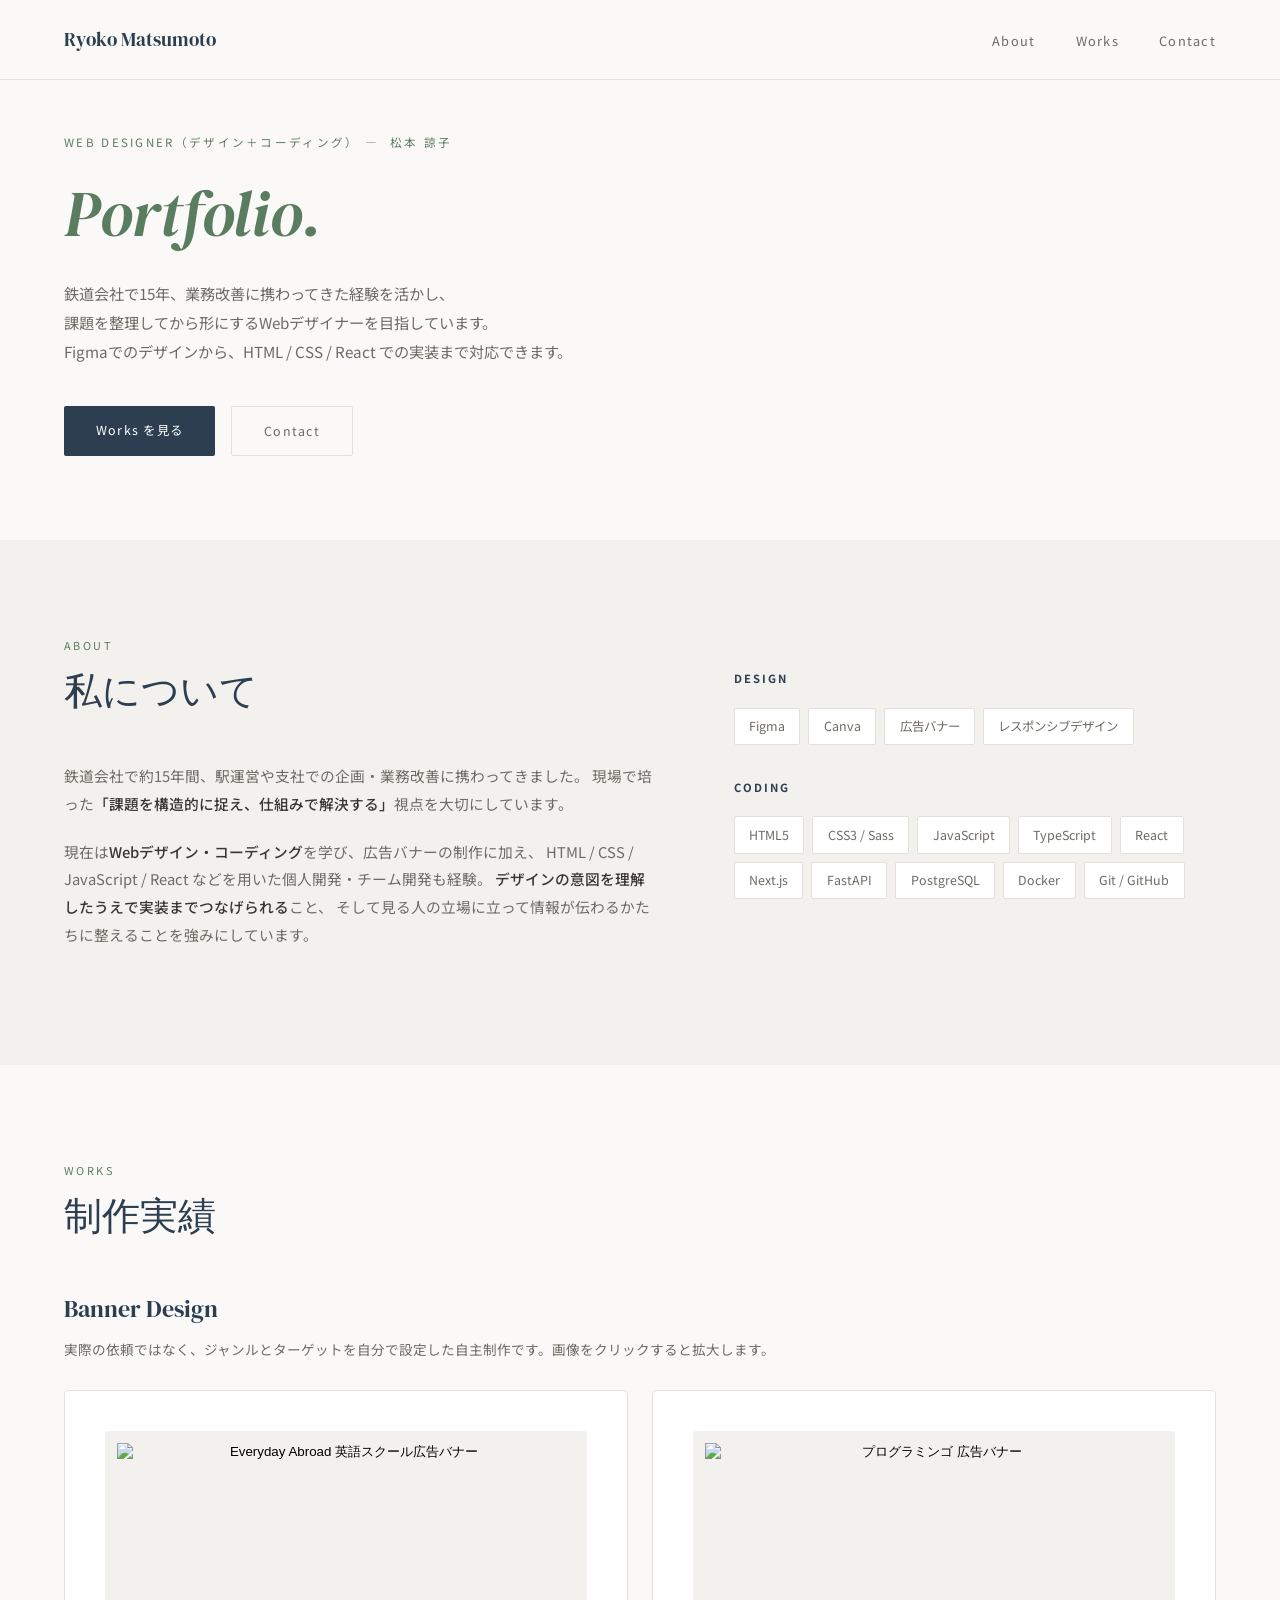
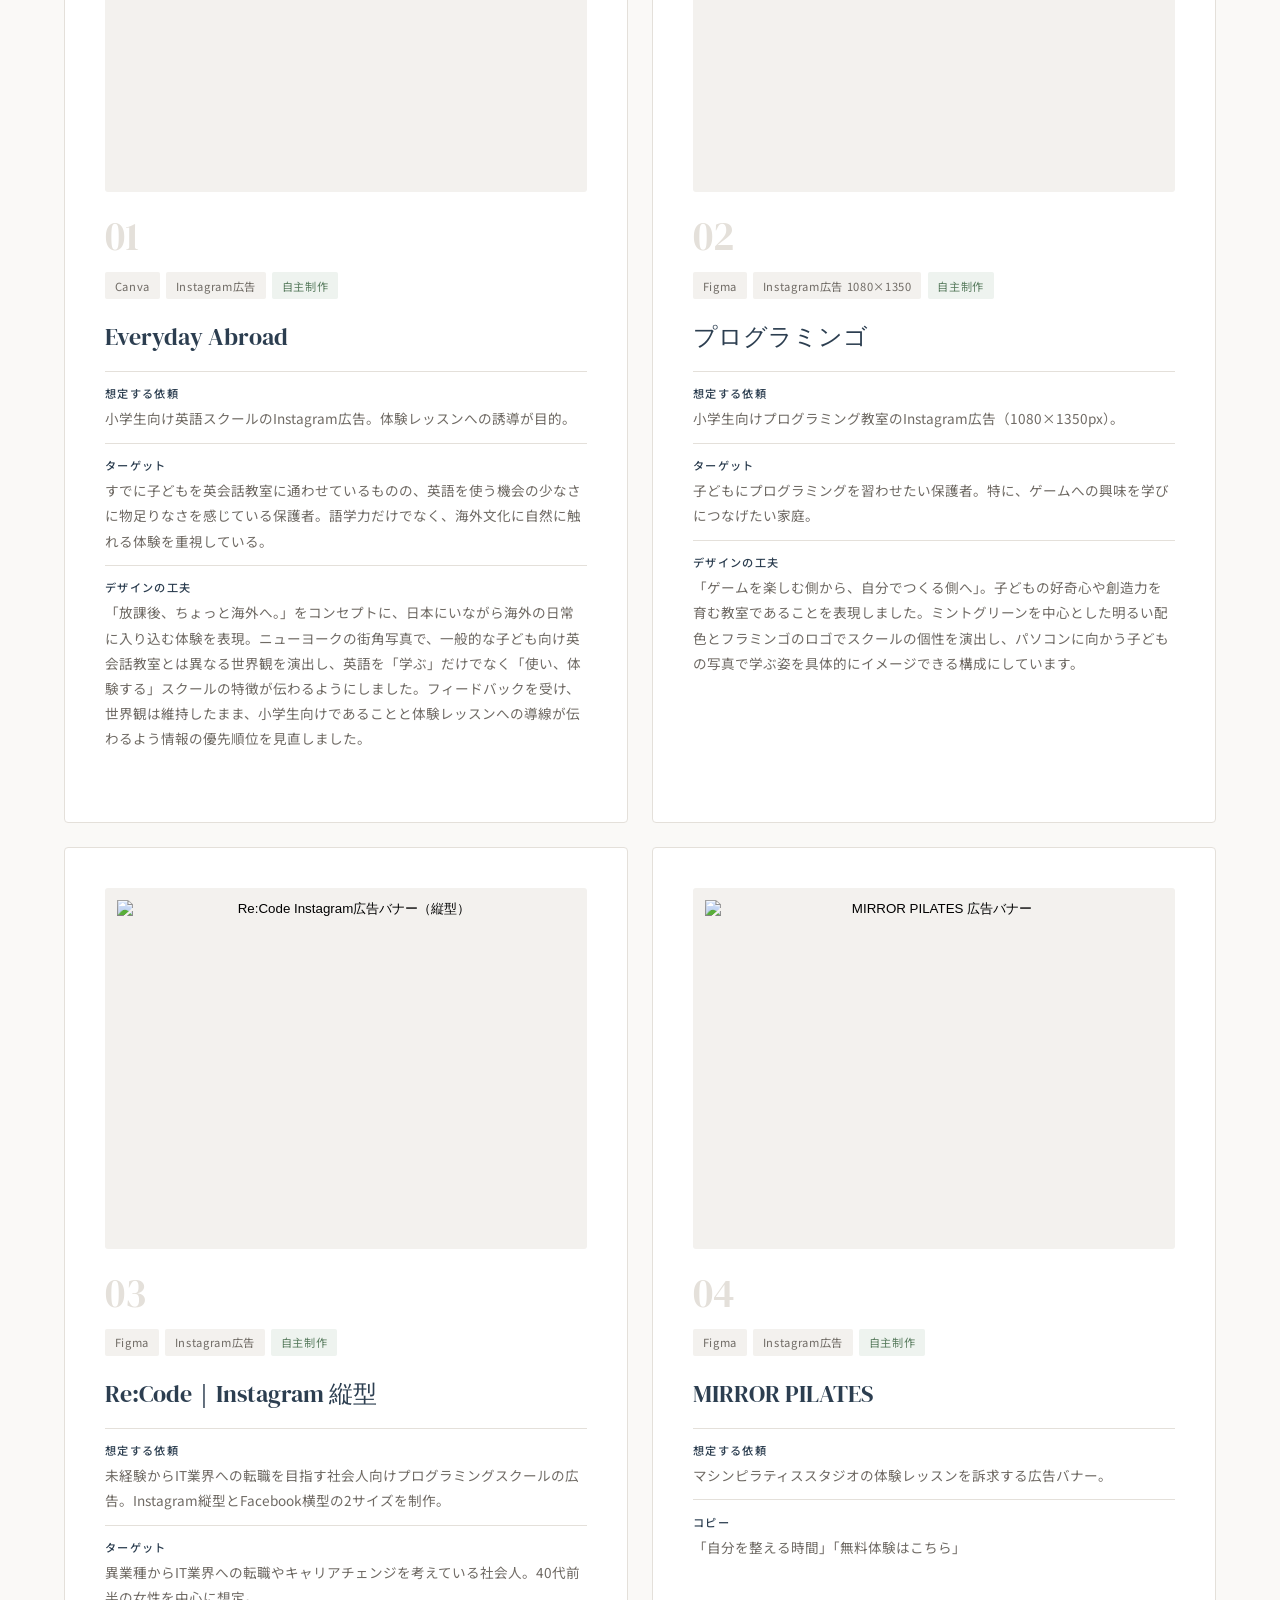
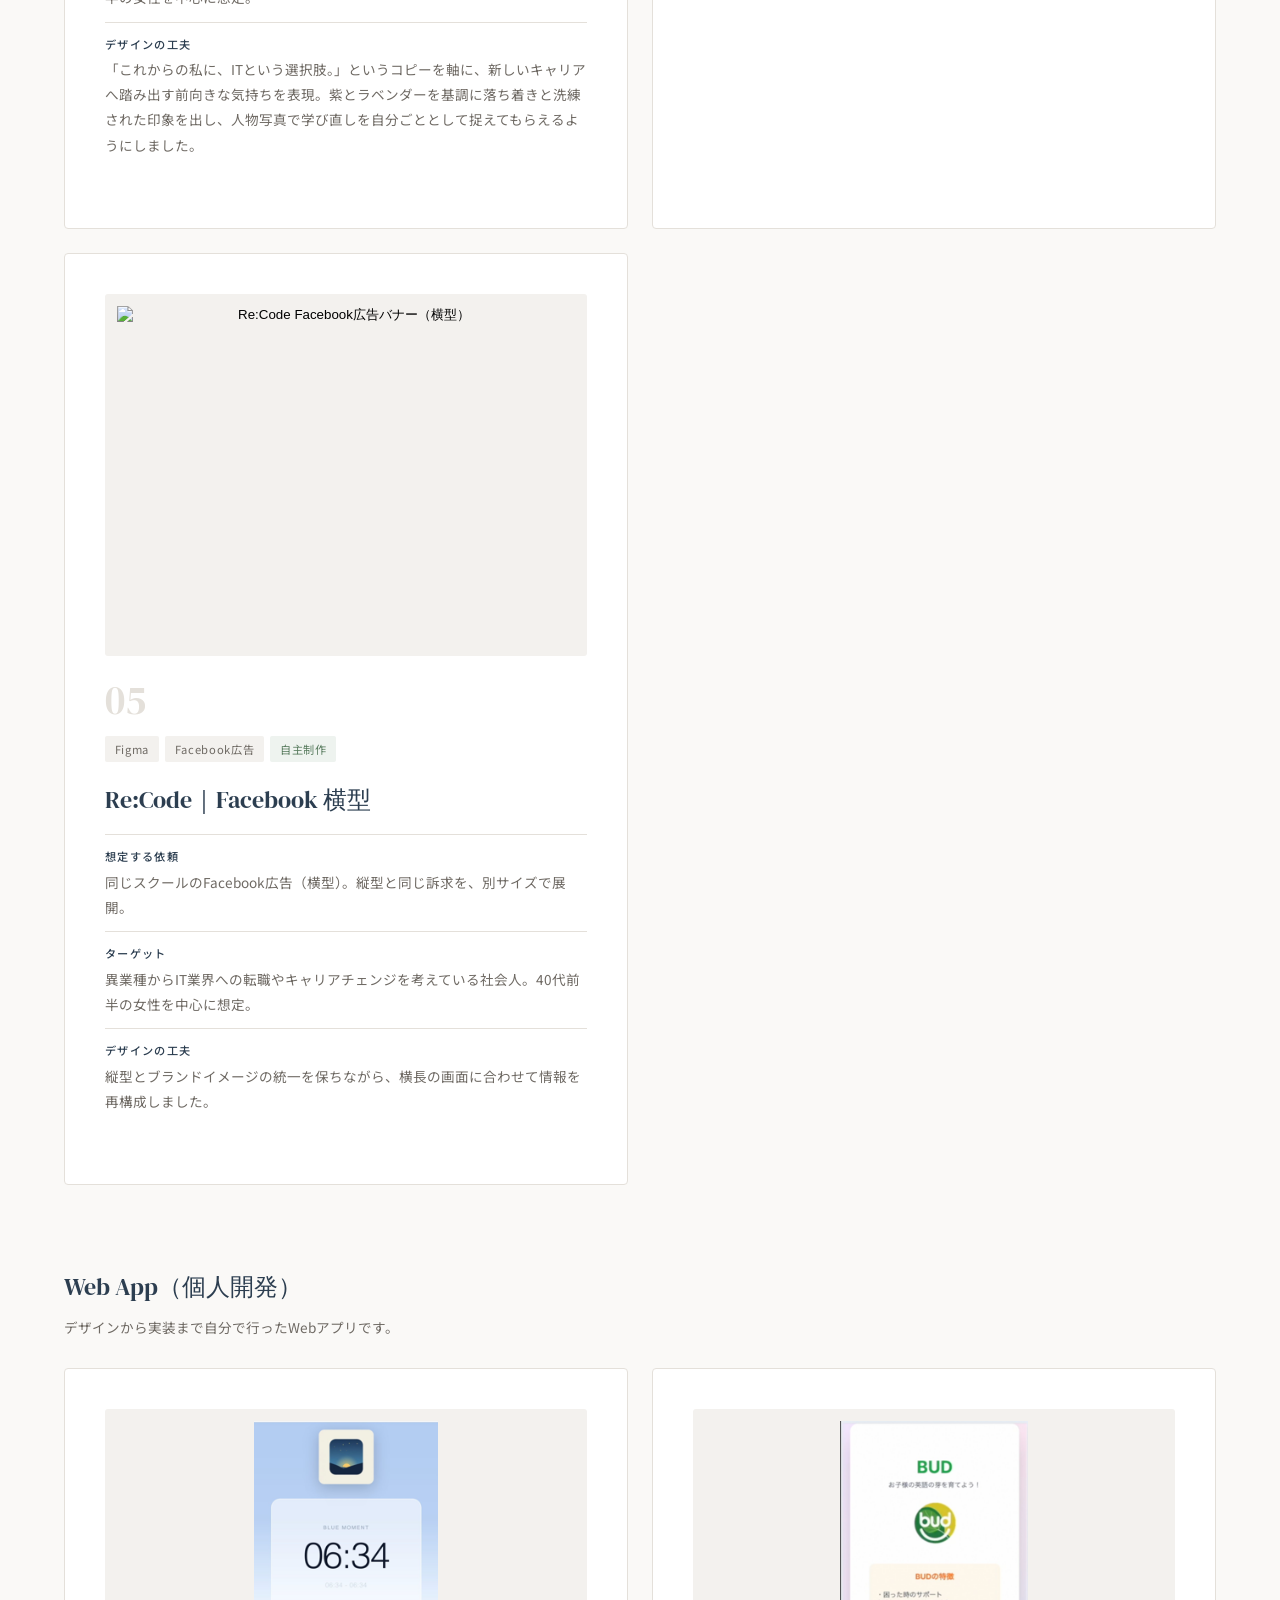
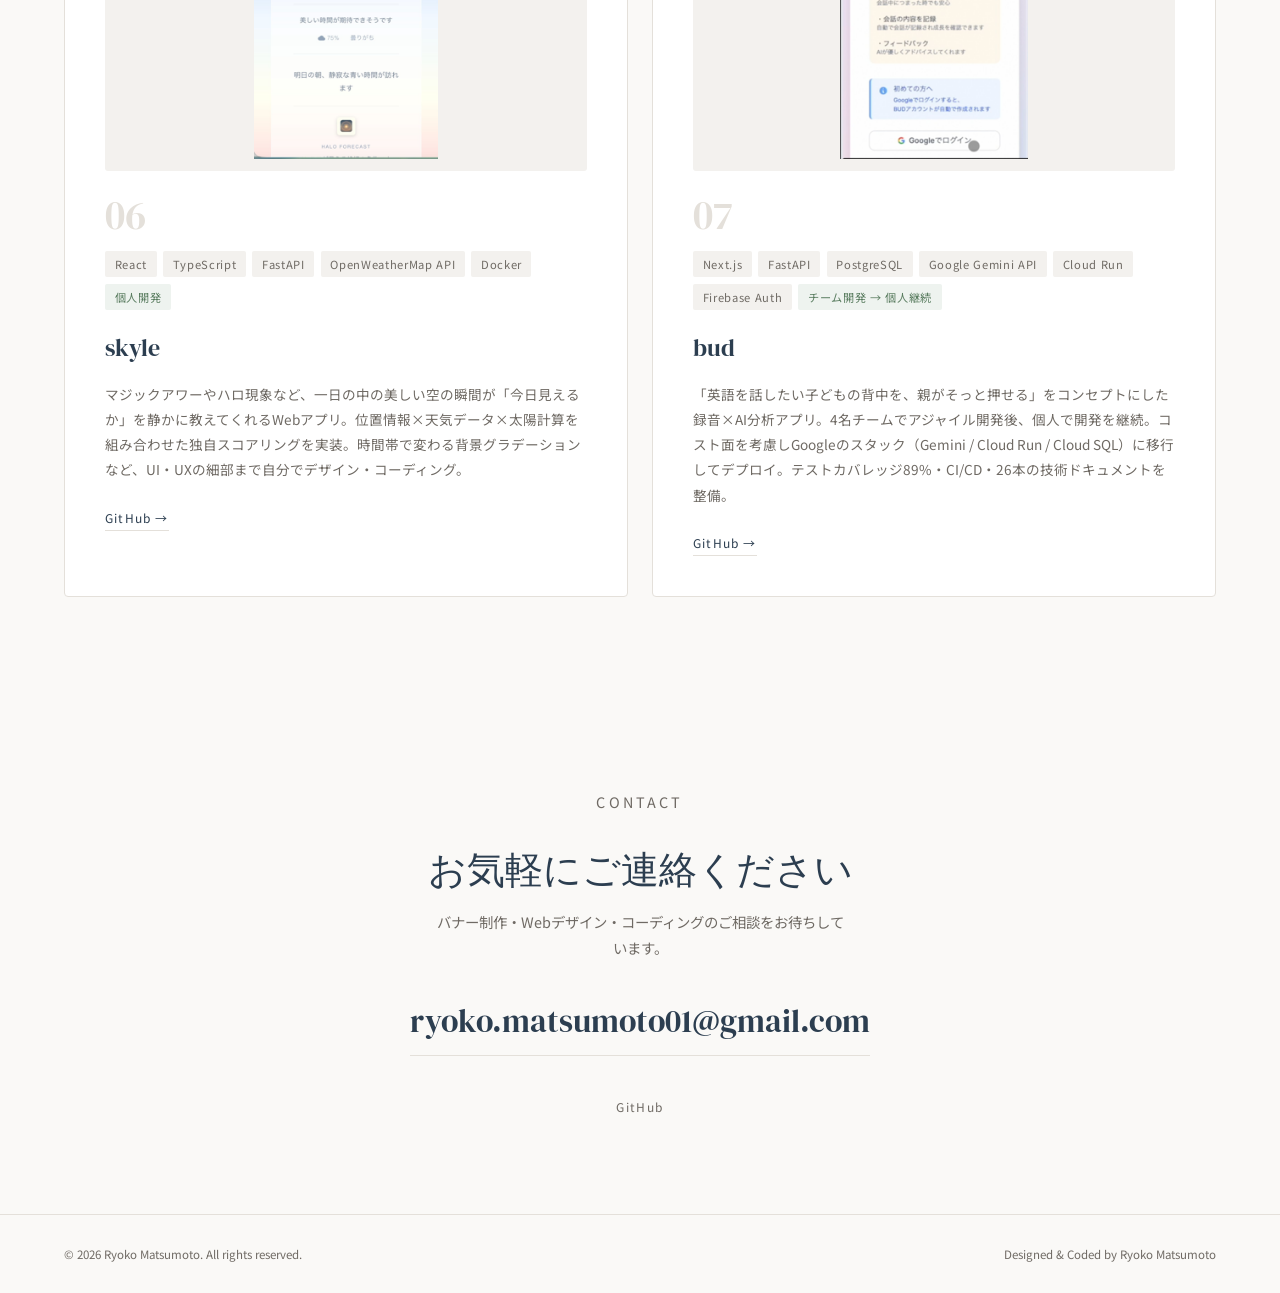
==== portfolio.html @ 34b8b667 "Change greeting from 'Hello World' to 'Goodbye World'" ====
<!DOCTYPE html>
<html lang="ja">
<head>
  <meta charset="UTF-8" />
  <meta name="viewport" content="width=device-width, initial-scale=1.0" />
  <title>Portfolio | 松本 諒子 — Webデザイナー（デザイン＋コーディング）</title>
  <meta name="description" content="鉄道会社で15年、業務改善に携わってきたWebデザイナー（デザイン＋コーディング）。課題を整理してから形にする。バナー制作とWebアプリ開発の作品をまとめています。" />
  <link rel="canonical" href="https://ryokomatsumoto929.github.io/portfolio/" />

  <!-- OGP（og:image は仮で既存バナーを指定。1200×630の専用画像ogp.pngを作ったら差し替え） -->
  <meta property="og:type" content="website" />
  <meta property="og:site_name" content="Ryoko Matsumoto | Portfolio" />
  <meta property="og:title" content="Portfolio | 松本 諒子" />
  <meta property="og:description" content="課題を整理してから形にする、Webデザイナー（デザイン＋コーディング）のポートフォリオ。" />
  <meta property="og:url" content="https://ryokomatsumoto929.github.io/portfolio/" />
  <meta property="og:image" content="https://ryokomatsumoto929.github.io/portfolio/banner-03-recode-instagram.png" />
  <meta name="twitter:card" content="summary_large_image" />

  <!-- favicon（SVGを直接埋め込み。専用画像を作るまでの仮） -->
  <link rel="icon" href="data:image/svg+xml,%3Csvg xmlns='http://www.w3.org/2000/svg' viewBox='0 0 64 64'%3E%3Crect width='64' height='64' rx='12' fill='%232c3e50'/%3E%3Ctext x='32' y='44' font-size='34' text-anchor='middle' fill='%23faf9f7' font-family='serif'%3ER%3C/text%3E%3C/svg%3E" />

  <link rel="preconnect" href="https://fonts.googleapis.com" />
  <link rel="preconnect" href="https://fonts.gstatic.com" crossorigin />
  <link href="https://fonts.googleapis.com/css2?family=Noto+Sans+JP:wght@300;400;500&family=DM+Serif+Display:ital@0;1&display=swap" rel="stylesheet" />
  <style>
    :root {
      --bg: #faf9f7;
      --surface: #f3f1ee;
      --border: #e4e0da;
      --navy: #2c3e50;
      --navy-light: #3d5166;
      --accent: #5a7d60;
      --text: #3a3530;
      --muted: #6f6a64; /* 旧 #8c8680 → コントラスト改善 */
      --white: #ffffff;
    }
    *, *::before, *::after { box-sizing: border-box; margin: 0; padding: 0; }
    html { scroll-behavior: smooth; }
    body { background: var(--bg); color: var(--text); font-family: 'Noto Sans JP', sans-serif; font-weight: 400; line-height: 1.8; }

    nav {
      position: fixed; top: 0; left: 0; right: 0; z-index: 100;
      display: flex; justify-content: space-between; align-items: center;
      padding: 1.4rem 4rem;
      background: rgba(250,249,247,0.92); backdrop-filter: blur(8px);
      border-bottom: 1px solid var(--border);
    }
    .nav-logo { font-family: 'DM Serif Display', serif; font-size: 1.2rem; color: var(--navy); }
    .nav-links { display: flex; gap: 2.5rem; list-style: none; }
    .nav-links a { text-decoration: none; font-size: 0.8rem; letter-spacing: 0.1em; color: var(--muted); transition: color 0.3s; }
    .nav-links a:hover { color: var(--navy); }

    .hero { min-height: 60vh; display: flex; align-items: center; padding: 7rem 4rem 4rem; }
    .hero-label { font-size: 0.72rem; letter-spacing: 0.2em; text-transform: uppercase; color: var(--accent); margin-bottom: 1.5rem; opacity: 0; animation: fadeUp 0.7s 0.2s forwards; }
    .hero-title { font-family: 'DM Serif Display', serif; font-size: clamp(2.8rem, 5vw, 4.5rem); font-weight: 400; line-height: 1.15; color: var(--navy); opacity: 0; animation: fadeUp 0.7s 0.35s forwards; }
    .hero-title em { font-style: italic; color: var(--accent); }
    .hero-sub { margin-top: 1.8rem; font-size: 0.95rem; color: var(--muted); line-height: 1.9; max-width: 520px; opacity: 0; animation: fadeUp 0.7s 0.5s forwards; }
    .hero-cta { margin-top: 2.5rem; display: flex; gap: 1rem; opacity: 0; animation: fadeUp 0.7s 0.65s forwards; }
    .btn-primary { display: inline-block; padding: 0.8rem 2rem; background: var(--navy); color: var(--white); text-decoration: none; font-size: 0.78rem; letter-spacing: 0.1em; border-radius: 2px; transition: background 0.3s; }
    .btn-primary:hover { background: var(--navy-light); }
    .btn-ghost { display: inline-block; padding: 0.8rem 2rem; border: 1px solid var(--border); color: var(--muted); text-decoration: none; font-size: 0.78rem; letter-spacing: 0.1em; border-radius: 2px; transition: border-color 0.3s, color 0.3s; }
    .btn-ghost:hover { border-color: var(--navy); color: var(--navy); }

    section { padding: 6rem 4rem; }
    .section-label { font-size: 0.68rem; letter-spacing: 0.22em; text-transform: uppercase; color: var(--accent); margin-bottom: 0.8rem; }
    .section-title { font-family: 'DM Serif Display', serif; font-size: clamp(1.8rem, 3vw, 2.6rem); font-weight: 400; color: var(--navy); line-height: 1.2; margin-bottom: 3rem; }

    .about { background: var(--surface); }
    .about-grid { display: grid; grid-template-columns: 1.1fr 0.9fr; gap: 5rem; align-items: start; }
    .about-text p { font-size: 0.92rem; color: var(--muted); margin-bottom: 1.2rem; line-height: 1.9; }
    .about-text p strong { color: var(--text); font-weight: 500; }
    .skills-wrap + .skills-wrap { margin-top: 2rem; }
    .skills-wrap h3 { font-size: 0.7rem; letter-spacing: 0.18em; text-transform: uppercase; color: var(--navy); margin-bottom: 1.2rem; }
    .skills-list { display: flex; flex-wrap: wrap; gap: 0.5rem; }
    .skill-tag { padding: 0.4rem 0.9rem; background: var(--white); border: 1px solid var(--border); font-size: 0.78rem; color: var(--muted); border-radius: 2px; transition: border-color 0.3s, color 0.3s; }
    .skill-tag:hover { border-color: var(--navy); color: var(--navy); }

    /* Works */
    .works-group-title { font-family: 'DM Serif Display', serif; font-size: 1.5rem; font-weight: 400; color: var(--navy); margin: 0 0 0.4rem; }
    .works-group-note { font-size: 0.85rem; color: var(--muted); margin-bottom: 1.8rem; }
    .works-group + .works-group { margin-top: 5rem; }
    .works-grid { display: grid; grid-template-columns: 1fr 1fr; gap: 1.5rem; }

    /* ↓ 旧コードでセレクタ ".work-card {" が抜けていた箇所を復元 */
    .work-card {
      background: var(--white);
      border: 1px solid var(--border);
      padding: 2.5rem;
      border-radius: 4px;
      transition: box-shadow 0.3s, transform 0.3s;
    }
    .work-card:hover { box-shadow: 0 8px 32px rgba(44,62,80,0.07); transform: translateY(-3px); }

    /* サムネイルの比率をそろえる（全体は contain、クリックで拡大） */
    .work-preview {
      display: block; width: 100%;
      aspect-ratio: 4 / 3;
      background: var(--surface);
      border: 0; border-radius: 3px;
      margin-bottom: 1.5rem; overflow: hidden;
      padding: 0.75rem;
    }
    .work-preview.zoom { cursor: zoom-in; }
    .work-preview img { width: 100%; height: 100%; object-fit: contain; display: block; }

    .work-num { font-family: 'DM Serif Display', serif; font-size: 2.5rem; color: var(--border); line-height: 1; margin-bottom: 1rem; }
    .work-tags { display: flex; flex-wrap: wrap; gap: 0.4rem; margin-bottom: 1rem; }
    .work-tag-item { font-size: 0.7rem; letter-spacing: 0.06em; padding: 0.2rem 0.6rem; background: var(--surface); color: var(--muted); border-radius: 2px; }
    .work-badge { font-size: 0.7rem; letter-spacing: 0.06em; padding: 0.2rem 0.6rem; background: #eef3ef; color: var(--accent); border-radius: 2px; }
    .work-title { font-family: 'DM Serif Display', serif; font-size: 1.5rem; color: var(--navy); margin-bottom: 0.8rem; font-weight: 400; }
    .work-desc { font-size: 0.85rem; color: var(--muted); line-height: 1.85; margin-bottom: 1.5rem; }
    .work-brief { margin-bottom: 1.2rem; }
    .work-brief div { padding: 0.7rem 0; border-top: 1px solid var(--border); }
    .work-brief dt { font-size: 0.7rem; letter-spacing: 0.12em; color: var(--navy); font-weight: 500; margin-bottom: 0.2rem; }
    .work-brief dd { font-size: 0.85rem; color: var(--muted); line-height: 1.85; }
    .work-links { display: flex; gap: 1.2rem; }
    .work-link { font-size: 0.75rem; letter-spacing: 0.1em; color: var(--navy); text-decoration: none; border-bottom: 1px solid var(--border); padding-bottom: 0.1rem; transition: border-color 0.3s; }
    .work-link:hover { border-color: var(--navy); }

    /* 拡大表示 */
    dialog.lightbox { border: 0; background: transparent; max-width: 96vw; max-height: 96vh; margin: auto; overflow: visible; }
    dialog.lightbox::backdrop { background: rgba(30,36,42,0.82); }
    dialog.lightbox img { display: block; max-width: 92vw; max-height: 88vh; border-radius: 3px; background: var(--white); }
    dialog.lightbox button { position: absolute; top: -2.6rem; right: 0; background: none; border: 0; color: var(--white); font-size: 0.8rem; letter-spacing: 0.1em; cursor: pointer; padding: 0.4rem; }

    .contact { text-align: center; }
    .contact p { font-size: 0.9rem; color: var(--muted); max-width: 420px; margin: 0 auto 2rem; }
    .contact-email { font-family: 'DM Serif Display', serif; font-size: clamp(1.3rem, 2.5vw, 2rem); color: var(--navy); text-decoration: none; display: inline-block; border-bottom: 1px solid var(--border); padding-bottom: 0.3rem; transition: border-color 0.3s; margin-bottom: 2.5rem; }
    .contact-email:hover { border-color: var(--navy); }
    .contact-socials { display: flex; justify-content: center; gap: 2rem; }
    .contact-socials a { font-size: 0.75rem; letter-spacing: 0.12em; color: var(--muted); text-decoration: none; transition: color 0.3s; }
    .contact-socials a:hover { color: var(--navy); }

    footer { padding: 1.8rem 4rem; border-top: 1px solid var(--border); display: flex; justify-content: space-between; align-items: center; }
    footer p { font-size: 0.72rem; color: var(--muted); }

    @keyframes fadeUp { from { opacity: 0; transform: translateY(20px); } to { opacity: 1; transform: translateY(0); } }
    .reveal { opacity: 0; transform: translateY(20px); transition: opacity 0.6s ease, transform 0.6s ease; }
    .reveal.visible { opacity: 1; transform: none; }

    @media (max-width: 768px) {
      nav { padding: 1rem 1.2rem; }
      .nav-logo { font-size: 1rem; }
      .nav-links { gap: 1.1rem; }          /* スマホでも消さずに表示 */
      .nav-links a { font-size: 0.72rem; letter-spacing: 0.05em; }
      section, .hero, footer { padding-left: 1.5rem; padding-right: 1.5rem; }
      section { padding-top: 4rem; padding-bottom: 4rem; }
      .about-grid, .works-grid { grid-template-columns: 1fr; gap: 2.5rem; }
      .works-grid { gap: 1.5rem; }
      .work-card { padding: 1.5rem; }
      footer { flex-direction: column; gap: 0.4rem; text-align: center; }
    }
    @media (prefers-reduced-motion: reduce) {
      html { scroll-behavior: auto; }
      .hero-label, .hero-title, .hero-sub, .hero-cta { animation: none; opacity: 1; }
      .reveal { opacity: 1; transform: none; transition: none; }
      .work-card { transition: none; }
    }
  </style>
</head>
<body>

  <nav>
    <div class="nav-logo">Ryoko Matsumoto</div>
    <ul class="nav-links">
      <li><a href="#about">About</a></li>
      <li><a href="#works">Works</a></li>
      <li><a href="#contact">Contact</a></li>
    </ul>
  </nav>

  <section class="hero" id="home">
    <div class="hero-content">
      <p class="hero-label">Web Designer（デザイン＋コーディング）&nbsp;—&nbsp; 松本 諒子</p>
      <h1 class="hero-title"><em>Portfolio.</em></h1>
      <p class="hero-sub">鉄道会社で15年、業務改善に携わってきた経験を活かし、<br />課題を整理してから形にするWebデザイナーを目指しています。<br />Figmaでのデザインから、HTML / CSS / React での実装まで対応できます。</p>
      <div class="hero-cta">
        <a href="#works" class="btn-primary">Works を見る</a>
        <a href="#contact" class="btn-ghost">Contact</a>
      </div>
    </div>
  </section>

  <section class="about" id="about">
    <p class="section-label reveal">About</p>
    <div class="about-grid">
      <div class="about-text reveal">
        <h2 class="section-title">私について</h2>
        <p>
          鉄道会社で約15年間、駅運営や支社での企画・業務改善に携わってきました。
          現場で培った<strong>「課題を構造的に捉え、仕組みで解決する」</strong>視点を大切にしています。
        </p>
        <p>
          現在は<strong>Webデザイン・コーディング</strong>を学び、広告バナーの制作に加え、
          HTML / CSS / JavaScript / React などを用いた個人開発・チーム開発も経験。
          <strong>デザインの意図を理解したうえで実装までつなげられる</strong>こと、
          そして見る人の立場に立って情報が伝わるかたちに整えることを強みにしています。
        </p>
      </div>
      <div class="reveal">
        <div class="skills-wrap">
          <h3>Design</h3>
          <div class="skills-list">
            <span class="skill-tag">Figma</span>
            <span class="skill-tag">Canva</span>
            <span class="skill-tag">広告バナー</span>
            <span class="skill-tag">レスポンシブデザイン</span>
          </div>
        </div>
        <div class="skills-wrap">
          <h3>Coding</h3>
          <div class="skills-list">
            <span class="skill-tag">HTML5</span>
            <span class="skill-tag">CSS3 / Sass</span>
            <span class="skill-tag">JavaScript</span>
            <span class="skill-tag">TypeScript</span>
            <span class="skill-tag">React</span>
            <span class="skill-tag">Next.js</span>
            <span class="skill-tag">FastAPI</span>
            <span class="skill-tag">PostgreSQL</span>
            <span class="skill-tag">Docker</span>
            <span class="skill-tag">Git / GitHub</span>
          </div>
        </div>
      </div>
    </div>
  </section>

  <section id="works">
    <p class="section-label reveal">Works</p>
    <h2 class="section-title reveal">制作実績</h2>

    <div class="works-group">
      <h3 class="works-group-title reveal">Banner Design</h3>
      <p class="works-group-note reveal">実際の依頼ではなく、ジャンルとターゲットを自分で設定した自主制作です。画像をクリックすると拡大します。</p>
      <div class="works-grid">

      <article class="work-card reveal">
        <button type="button" class="work-preview zoom" aria-label="Everyday Abroad を拡大して見る">
          <img src="banner-01-everyday-abroad.png" alt="Everyday Abroad 英語スクール広告バナー" loading="lazy" />
        </button>
        <div class="work-num">01</div>
        <div class="work-tags">
          <span class="work-tag-item">Canva</span>
          <span class="work-tag-item">Instagram広告</span>
          <span class="work-badge">自主制作</span>
        </div>
        <h4 class="work-title">Everyday Abroad</h4>
        <dl class="work-brief"><div><dt>想定する依頼</dt><dd>小学生向け英語スクールのInstagram広告。体験レッスンへの誘導が目的。</dd></div><div><dt>ターゲット</dt><dd>すでに子どもを英会話教室に通わせているものの、英語を使う機会の少なさに物足りなさを感じている保護者。語学力だけでなく、海外文化に自然に触れる体験を重視している。</dd></div><div><dt>デザインの工夫</dt><dd>「放課後、ちょっと海外へ。」をコンセプトに、日本にいながら海外の日常に入り込む体験を表現。ニューヨークの街角写真で、一般的な子ども向け英会話教室とは異なる世界観を演出し、英語を「学ぶ」だけでなく「使い、体験する」スクールの特徴が伝わるようにしました。フィードバックを受け、世界観は維持したまま、小学生向けであることと体験レッスンへの導線が伝わるよう情報の優先順位を見直しました。</dd></div></dl>
      </article>
      <article class="work-card reveal">
        <button type="button" class="work-preview zoom" aria-label="プログラミンゴ を拡大して見る">
          <img src="banner-02-programingo.png" alt="プログラミンゴ 広告バナー" loading="lazy" />
        </button>
        <div class="work-num">02</div>
        <div class="work-tags">
          <span class="work-tag-item">Figma</span>
          <span class="work-tag-item">Instagram広告 1080×1350</span>
          <span class="work-badge">自主制作</span>
        </div>
        <h4 class="work-title">プログラミンゴ</h4>
        <dl class="work-brief"><div><dt>想定する依頼</dt><dd>小学生向けプログラミング教室のInstagram広告（1080×1350px）。</dd></div><div><dt>ターゲット</dt><dd>子どもにプログラミングを習わせたい保護者。特に、ゲームへの興味を学びにつなげたい家庭。</dd></div><div><dt>デザインの工夫</dt><dd>「ゲームを楽しむ側から、自分でつくる側へ」。子どもの好奇心や創造力を育む教室であることを表現しました。ミントグリーンを中心とした明るい配色とフラミンゴのロゴでスクールの個性を演出し、パソコンに向かう子どもの写真で学ぶ姿を具体的にイメージできる構成にしています。</dd></div></dl>
      </article>
      <article class="work-card reveal">
        <button type="button" class="work-preview zoom" aria-label="Re:Code｜Instagram 縦型 を拡大して見る">
          <img src="banner-03-recode-instagram.png" alt="Re:Code Instagram広告バナー（縦型）" loading="lazy" />
        </button>
        <div class="work-num">03</div>
        <div class="work-tags">
          <span class="work-tag-item">Figma</span>
          <span class="work-tag-item">Instagram広告</span>
          <span class="work-badge">自主制作</span>
        </div>
        <h4 class="work-title">Re:Code｜Instagram 縦型</h4>
        <dl class="work-brief"><div><dt>想定する依頼</dt><dd>未経験からIT業界への転職を目指す社会人向けプログラミングスクールの広告。Instagram縦型とFacebook横型の2サイズを制作。</dd></div><div><dt>ターゲット</dt><dd>異業種からIT業界への転職やキャリアチェンジを考えている社会人。40代前半の女性を中心に想定。</dd></div><div><dt>デザインの工夫</dt><dd>「これからの私に、ITという選択肢。」というコピーを軸に、新しいキャリアへ踏み出す前向きな気持ちを表現。紫とラベンダーを基調に落ち着きと洗練された印象を出し、人物写真で学び直しを自分ごととして捉えてもらえるようにしました。</dd></div></dl>
      </article>
      <article class="work-card reveal">
        <button type="button" class="work-preview zoom" aria-label="MIRROR PILATES を拡大して見る">
          <img src="banner-04-mirror-pilates.png" alt="MIRROR PILATES 広告バナー" loading="lazy" />
        </button>
        <div class="work-num">04</div>
        <div class="work-tags">
          <span class="work-tag-item">Figma</span>
          <span class="work-tag-item">Instagram広告</span>
          <span class="work-badge">自主制作</span>
        </div>
        <h4 class="work-title">MIRROR PILATES</h4>
        <dl class="work-brief"><div><dt>想定する依頼</dt><dd>マシンピラティススタジオの体験レッスンを訴求する広告バナー。</dd></div><div><dt>コピー</dt><dd>「自分を整える時間」「無料体験はこちら」</dd></div></dl>
        <!-- TODO: ターゲット・配色・写真・レイアウトの意図は、完成画像を確認してから追記 -->
      </article>
      <article class="work-card reveal">
        <button type="button" class="work-preview zoom" aria-label="Re:Code｜Facebook 横型 を拡大して見る">
          <img src="banner-05-recode-facebook.png" alt="Re:Code Facebook広告バナー（横型）" loading="lazy" />
        </button>
        <div class="work-num">05</div>
        <div class="work-tags">
          <span class="work-tag-item">Figma</span>
          <span class="work-tag-item">Facebook広告</span>
          <span class="work-badge">自主制作</span>
        </div>
        <h4 class="work-title">Re:Code｜Facebook 横型</h4>
        <dl class="work-brief"><div><dt>想定する依頼</dt><dd>同じスクールのFacebook広告（横型）。縦型と同じ訴求を、別サイズで展開。</dd></div><div><dt>ターゲット</dt><dd>異業種からIT業界への転職やキャリアチェンジを考えている社会人。40代前半の女性を中心に想定。</dd></div><div><dt>デザインの工夫</dt><dd>縦型とブランドイメージの統一を保ちながら、横長の画面に合わせて情報を再構成しました。</dd></div></dl>
        <!-- TODO: 縦型→横型で具体的に何を変えたか（配置・文字サイズ・写真のトリミングなど）を完成画像を見て追記 -->
      </article>
      </div>
    </div>

    <div class="works-group">
      <h3 class="works-group-title reveal">Web App（個人開発）</h3>
      <p class="works-group-note reveal">デザインから実装まで自分で行ったWebアプリです。</p>
      <div class="works-grid">
        <article class="work-card reveal">
          <button type="button" class="work-preview zoom" aria-label="skyle を拡大して見る">
            <img src="[data-uri]" alt="skyle のアプリ画面" />
          </button>
          <div class="work-num">06</div>
          <div class="work-tags">
            <span class="work-tag-item">React</span>
            <span class="work-tag-item">TypeScript</span>
            <span class="work-tag-item">FastAPI</span>
            <span class="work-tag-item">OpenWeatherMap API</span>
            <span class="work-tag-item">Docker</span>
            <span class="work-badge">個人開発</span>
          </div>
          <h4 class="work-title">skyle</h4>
          <p class="work-desc">マジックアワーやハロ現象など、一日の中の美しい空の瞬間が「今日見えるか」を静かに教えてくれるWebアプリ。位置情報×天気データ×太陽計算を組み合わせた独自スコアリングを実装。時間帯で変わる背景グラデーションなど、UI・UXの細部まで自分でデザイン・コーディング。</p>
          <div class="work-links">
            <a href="https://github.com/ryokomatsumoto929/skyle-app" target="_blank" rel="noopener" class="work-link">GitHub →</a>
          </div>
        </article>
        <article class="work-card reveal">
          <button type="button" class="work-preview zoom" aria-label="bud を拡大して見る">
            <img src="[data-uri]" alt="bud のアプリ画面" />
          </button>
          <div class="work-num">07</div>
          <div class="work-tags">
            <span class="work-tag-item">Next.js</span>
            <span class="work-tag-item">FastAPI</span>
            <span class="work-tag-item">PostgreSQL</span>
            <span class="work-tag-item">Google Gemini API</span>
            <span class="work-tag-item">Cloud Run</span>
            <span class="work-tag-item">Firebase Auth</span>
            <span class="work-badge">チーム開発 → 個人継続</span>
          </div>
          <h4 class="work-title">bud</h4>
          <p class="work-desc">「英語を話したい子どもの背中を、親がそっと押せる」をコンセプトにした録音×AI分析アプリ。4名チームでアジャイル開発後、個人で開発を継続。コスト面を考慮しGoogleのスタック（Gemini / Cloud Run / Cloud SQL）に移行してデプロイ。テストカバレッジ89%・CI/CD・26本の技術ドキュメントを整備。</p>
          <div class="work-links">
            <a href="https://github.com/ms-engineer-bc25-06/BUD-Next" target="_blank" rel="noopener" class="work-link">GitHub →</a>
          </div>
        </article>
      </div>
    </div>
  </section>

  <!-- class="contact" を追加（旧コードでは抜けていて中央寄せが効いていなかった） -->
  <section class="contact" id="contact">
    <p class="section-label reveal">Contact</p>
    <h2 class="section-title reveal" style="margin-bottom:1rem;">お気軽にご連絡ください</h2>
    <p class="reveal">バナー制作・Webデザイン・コーディングのご相談をお待ちしています。</p>
    <div class="reveal">
      <a href="mailto:ryoko.matsumoto01@gmail.com" class="contact-email">ryoko.matsumoto01@gmail.com</a>
    </div>
    <div class="contact-socials reveal">
      <a href="https://github.com/ryokomatsumoto929" target="_blank" rel="noopener">GitHub</a>
    </div>
  </section>

  <footer>
    <p>© 2026 Ryoko Matsumoto. All rights reserved.</p>
    <p>Designed &amp; Coded by Ryoko Matsumoto</p>
  </footer>

  <dialog class="lightbox" id="lightbox" aria-label="作品の拡大表示">
    <button type="button" id="lightbox-close">閉じる ✕</button>
    <img id="lightbox-img" alt="" />
  </dialog>

  <script>
    const reveals = document.querySelectorAll('.reveal');
    const obs = new IntersectionObserver(entries => {
      entries.forEach((e, i) => {
        if (e.isIntersecting) {
          setTimeout(() => e.target.classList.add('visible'), i * 60);
          obs.unobserve(e.target);
        }
      });
    }, { threshold: 0.1 });
    reveals.forEach(el => obs.observe(el));

    // 作品の拡大表示
    const box = document.getElementById('lightbox');
    const boxImg = document.getElementById('lightbox-img');
    document.querySelectorAll('.work-preview.zoom').forEach(btn => {
      btn.addEventListener('click', () => {
        const img = btn.querySelector('img');
        boxImg.src = img.src;
        boxImg.alt = img.alt;
        box.showModal();
      });
    });
    document.getElementById('lightbox-close').addEventListener('click', () => box.close());
    box.addEventListener('click', e => { if (e.target === box) box.close(); });
  </script>
</body>
</html>
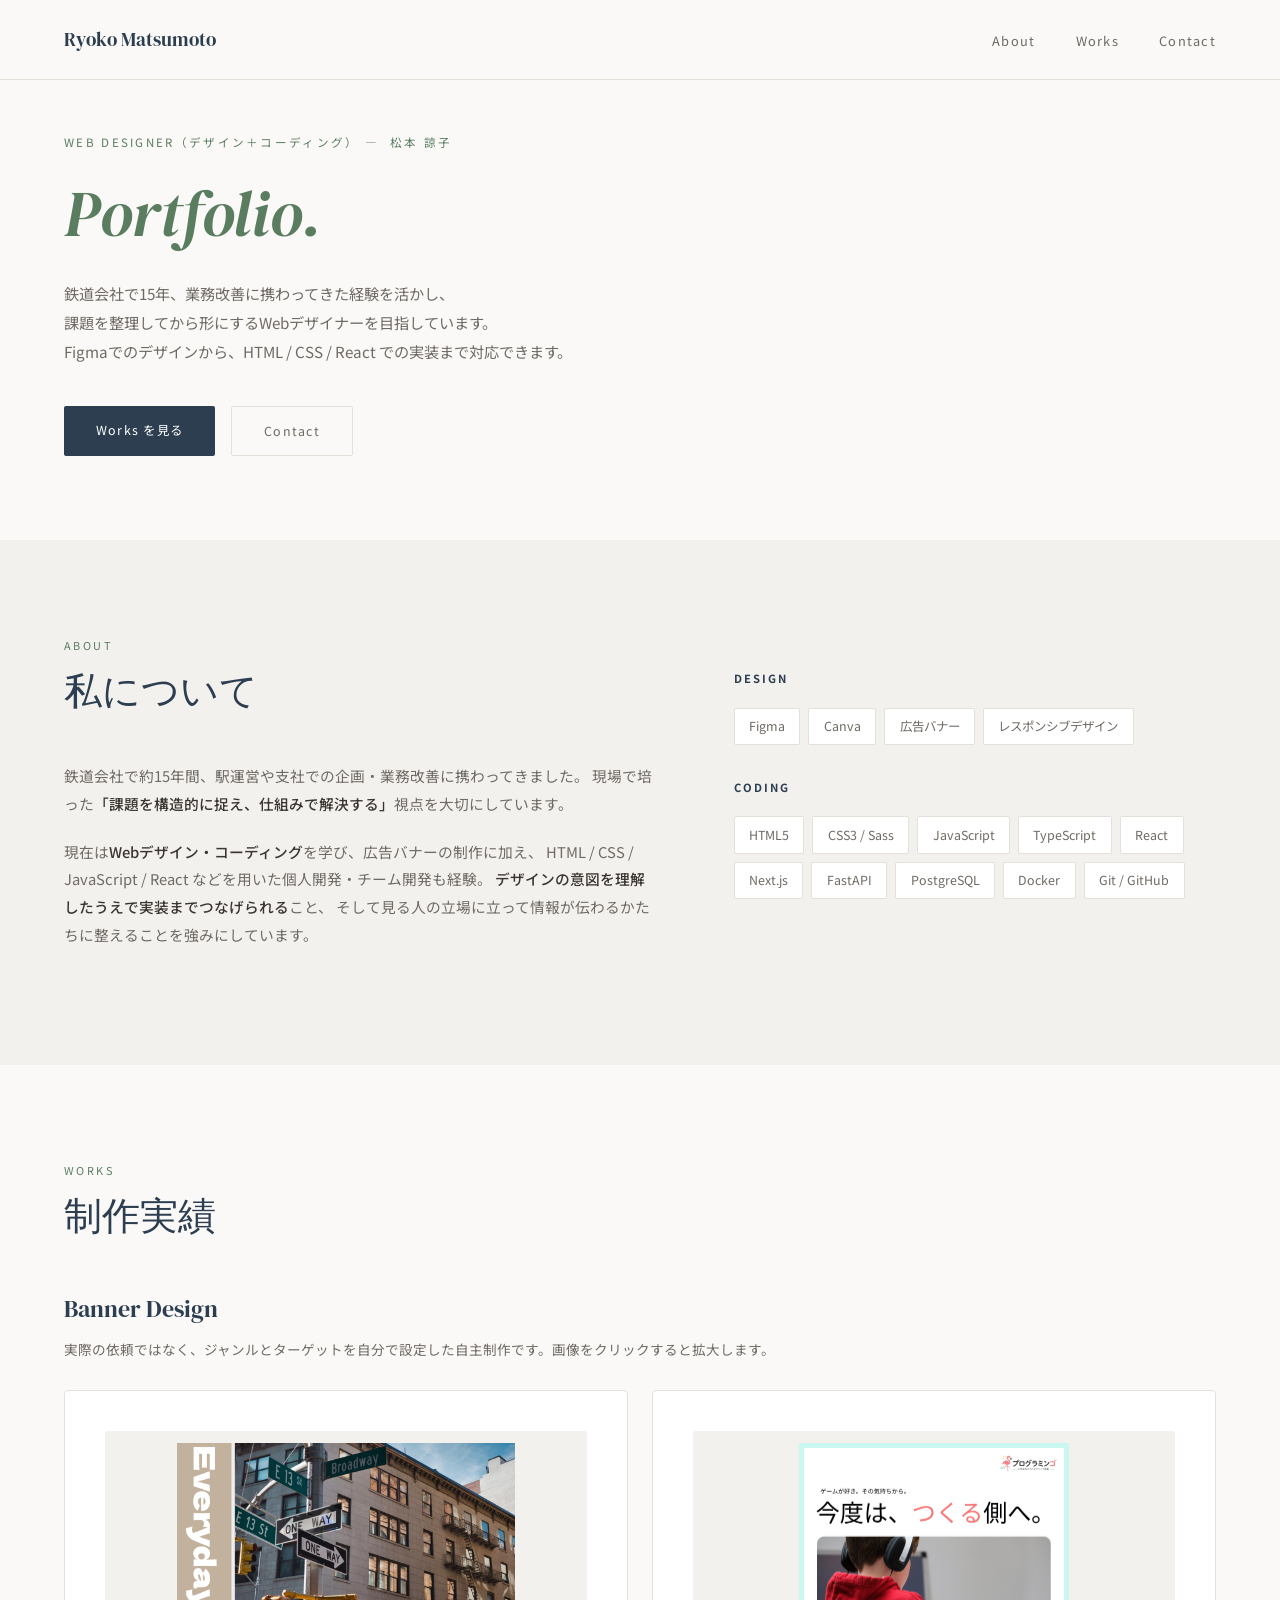
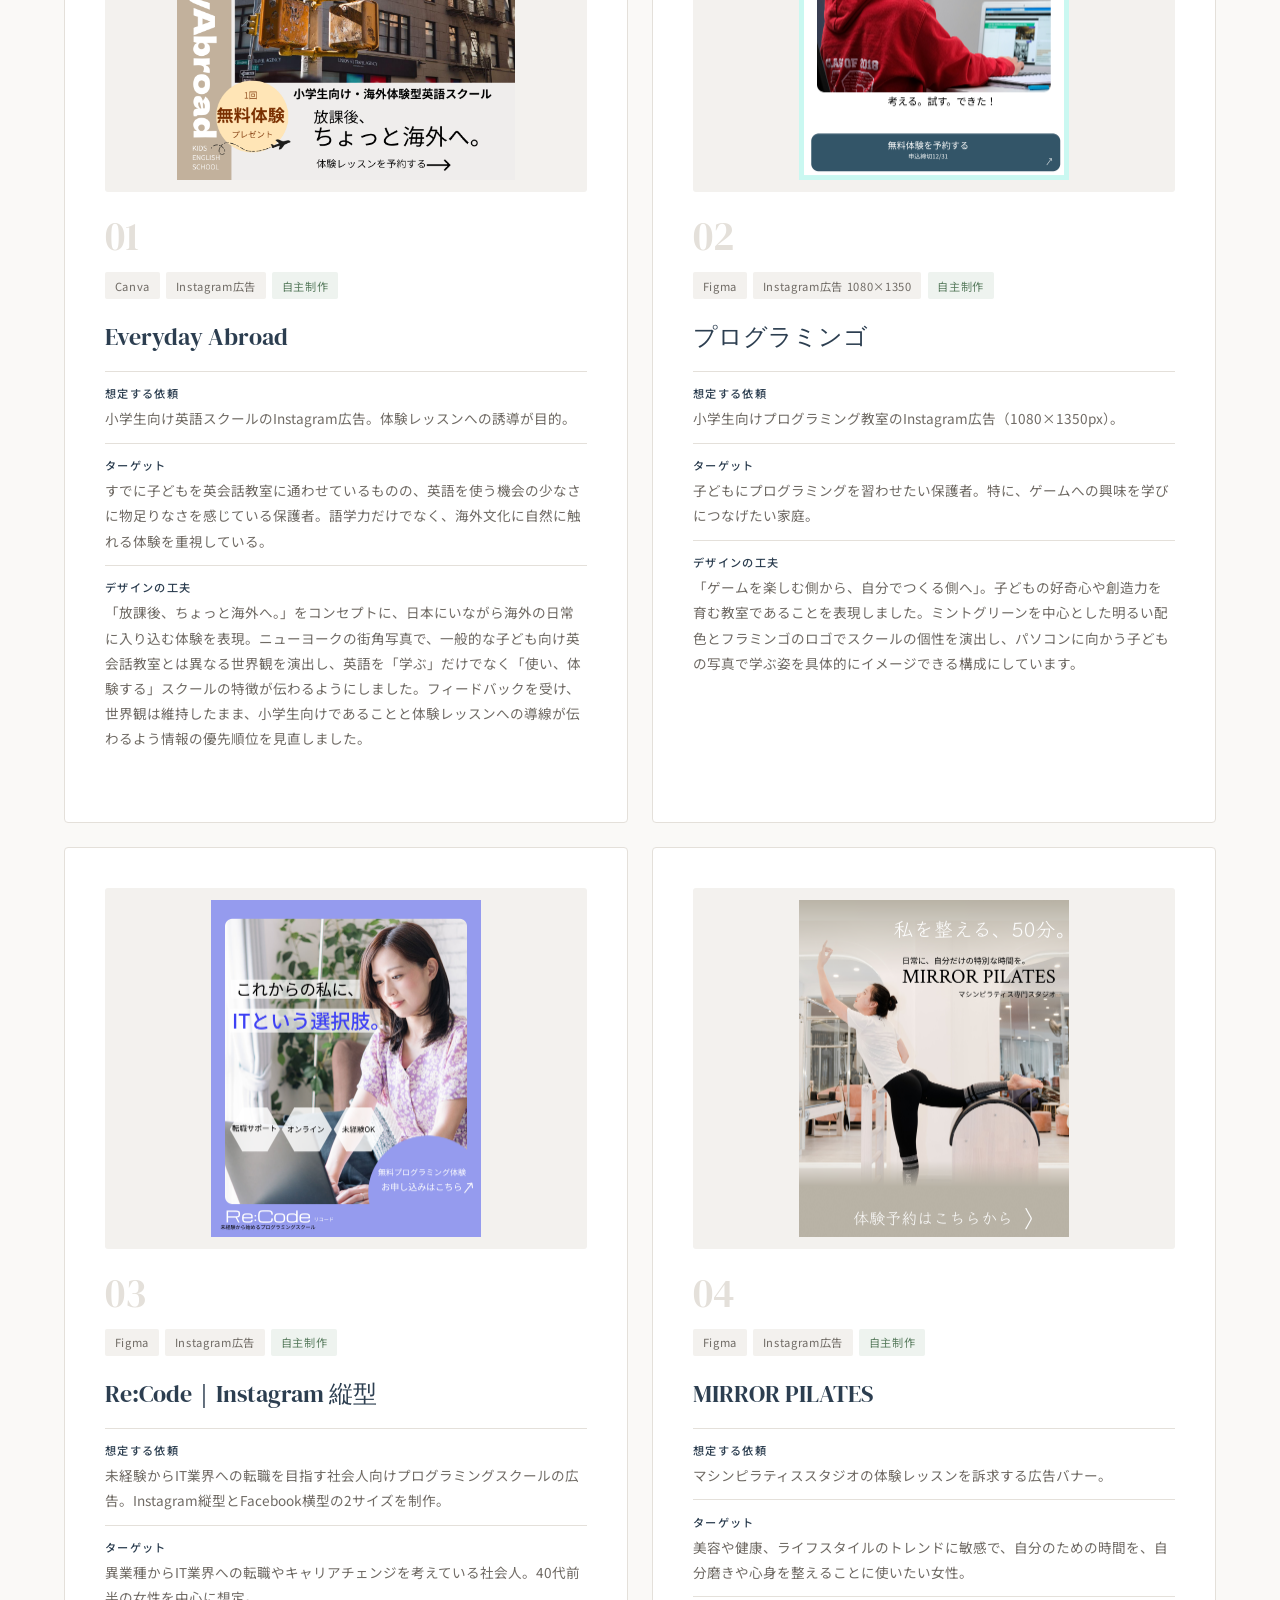
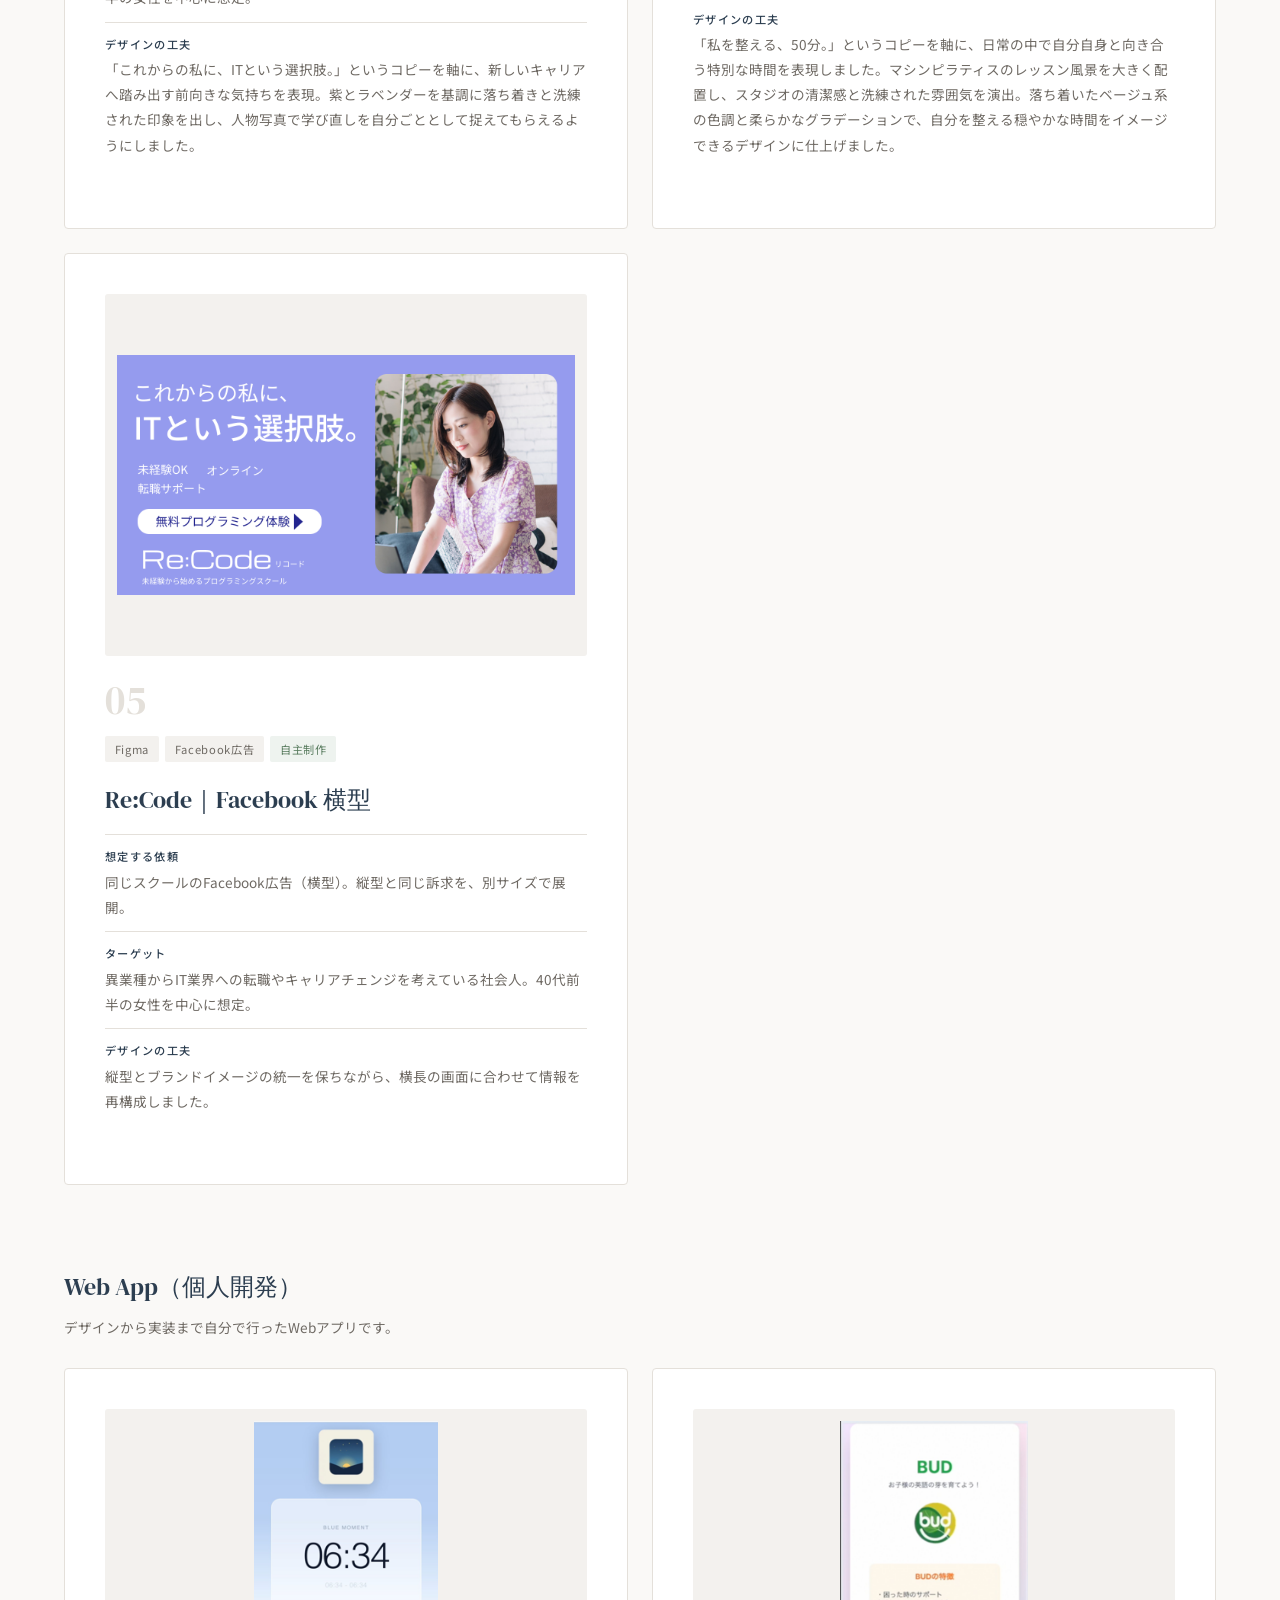
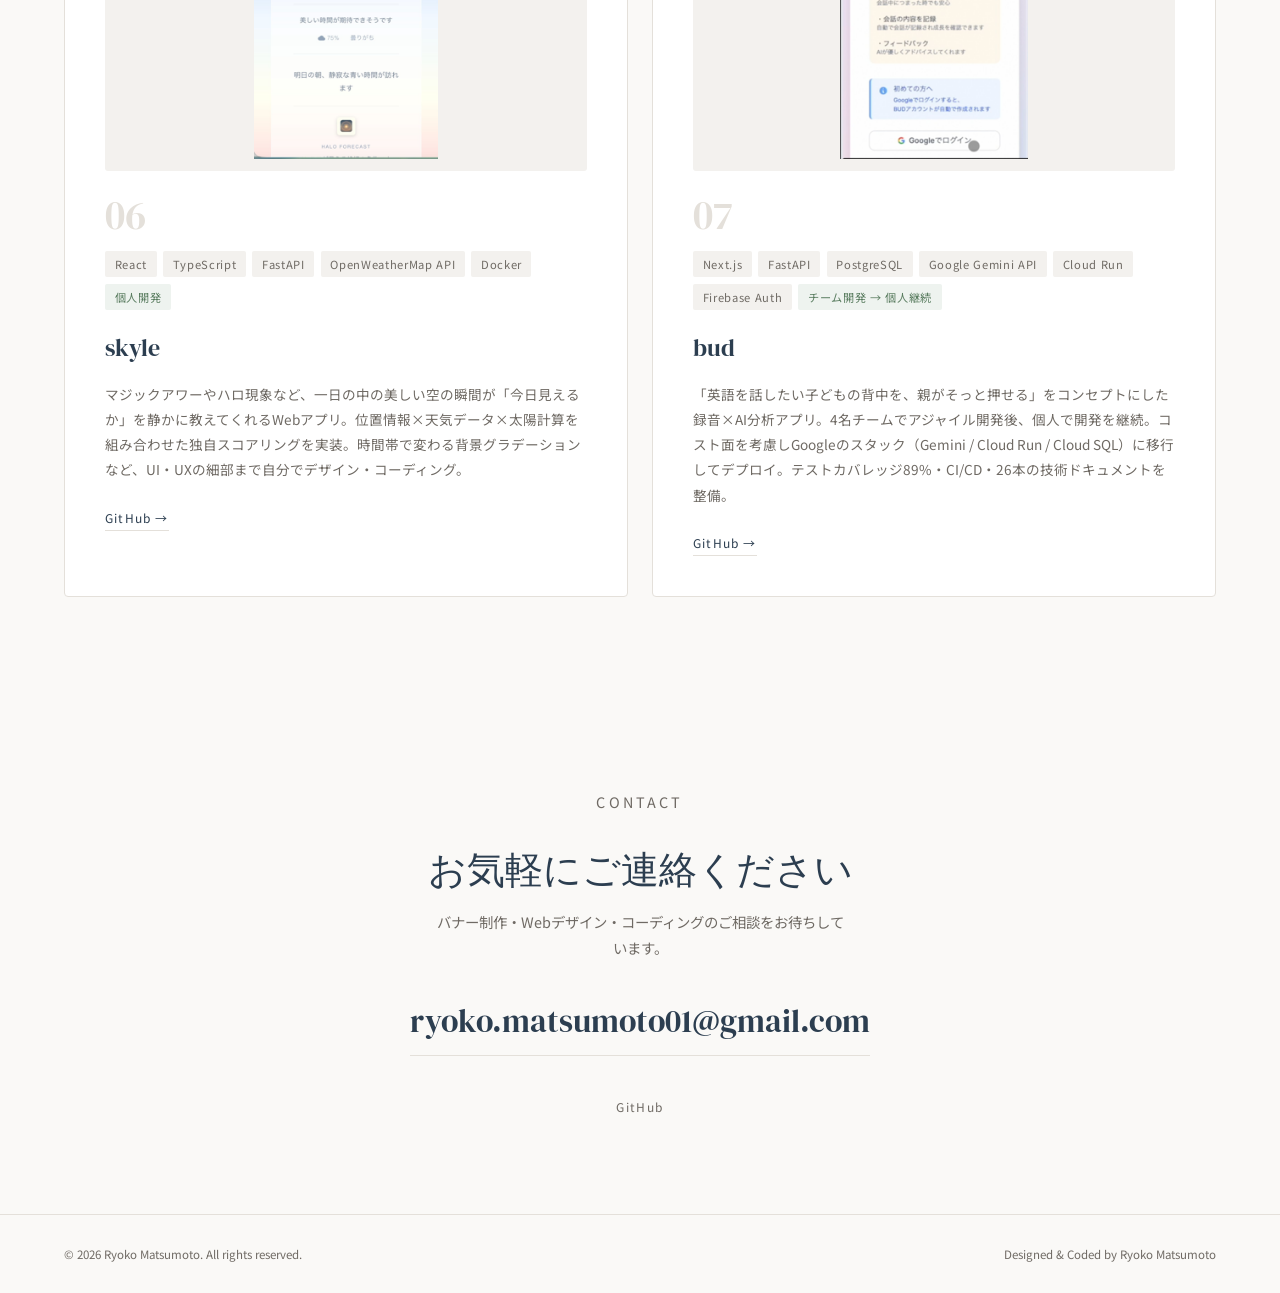
==== commit fc6cd017: "Update work brief section in portfolio.html" ====
--- a/portfolio.html
+++ b/portfolio.html
@@ -285,8 +285,7 @@
           <span class="work-badge">自主制作</span>
         </div>
         <h4 class="work-title">MIRROR PILATES</h4>
-        <dl class="work-brief"><div><dt>想定する依頼</dt><dd>マシンピラティススタジオの体験レッスンを訴求する広告バナー。</dd></div><div><dt>コピー</dt><dd>「自分を整える時間」「無料体験はこちら」</dd></div></dl>
-        <!-- TODO: ターゲット・配色・写真・レイアウトの意図は、完成画像を確認してから追記 -->
+        <dl class="work-brief"><div><dt>想定する依頼</dt><dd>マシンピラティススタジオの体験レッスンを訴求する広告バナー。</dd></div><div><dt>ターゲット</dt><dd>美容や健康、ライフスタイルのトレンドに敏感で、自分のための時間を、自分磨きや心身を整えることに使いたい女性。</dd></div><div><dt>デザインの工夫</dt><dd>「私を整える、50分。」というコピーを軸に、日常の中で自分自身と向き合う特別な時間を表現しました。マシンピラティスのレッスン風景を大きく配置し、スタジオの清潔感と洗練された雰囲気を演出。落ち着いたベージュ系の色調と柔らかなグラデーションで、自分を整える穏やかな時間をイメージできるデザインに仕上げました。</dd></div></dl>
       </article>
       <article class="work-card reveal">
         <button type="button" class="work-preview zoom" aria-label="Re:Code｜Facebook 横型 を拡大して見る">
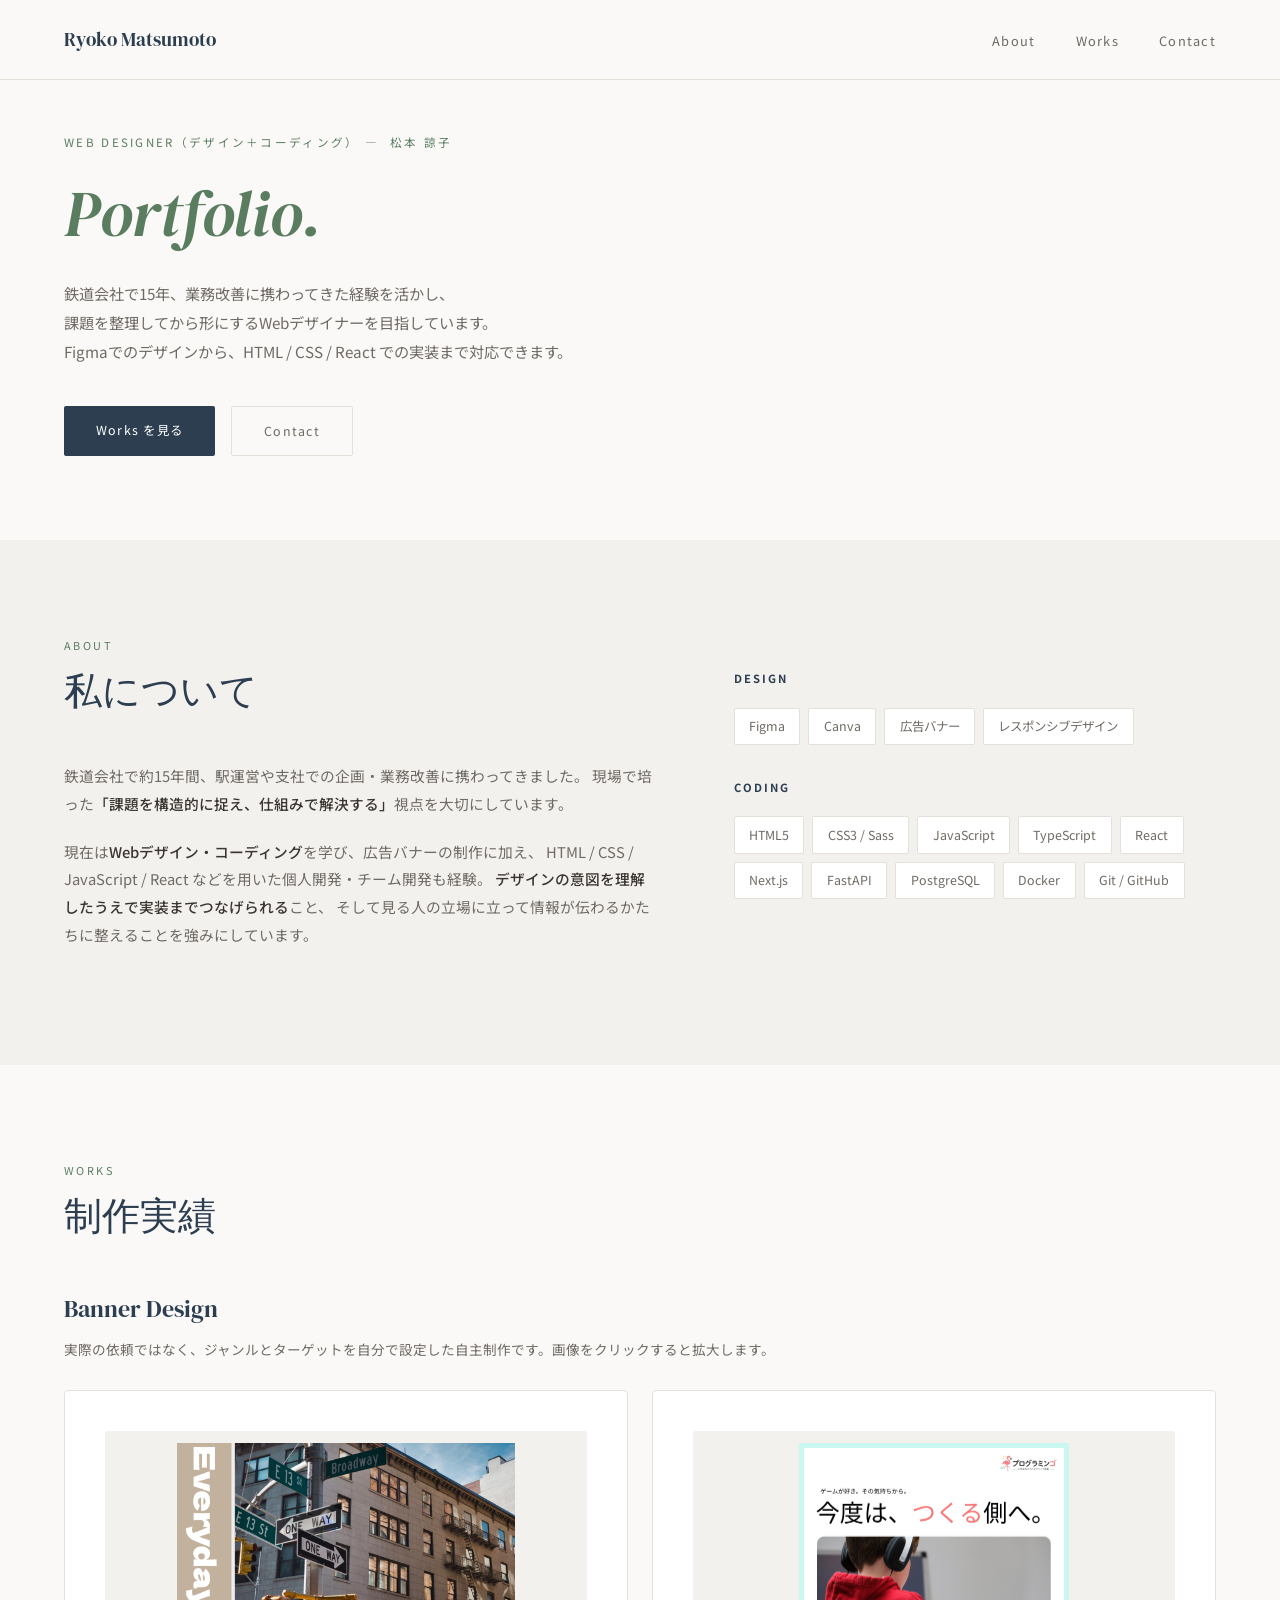
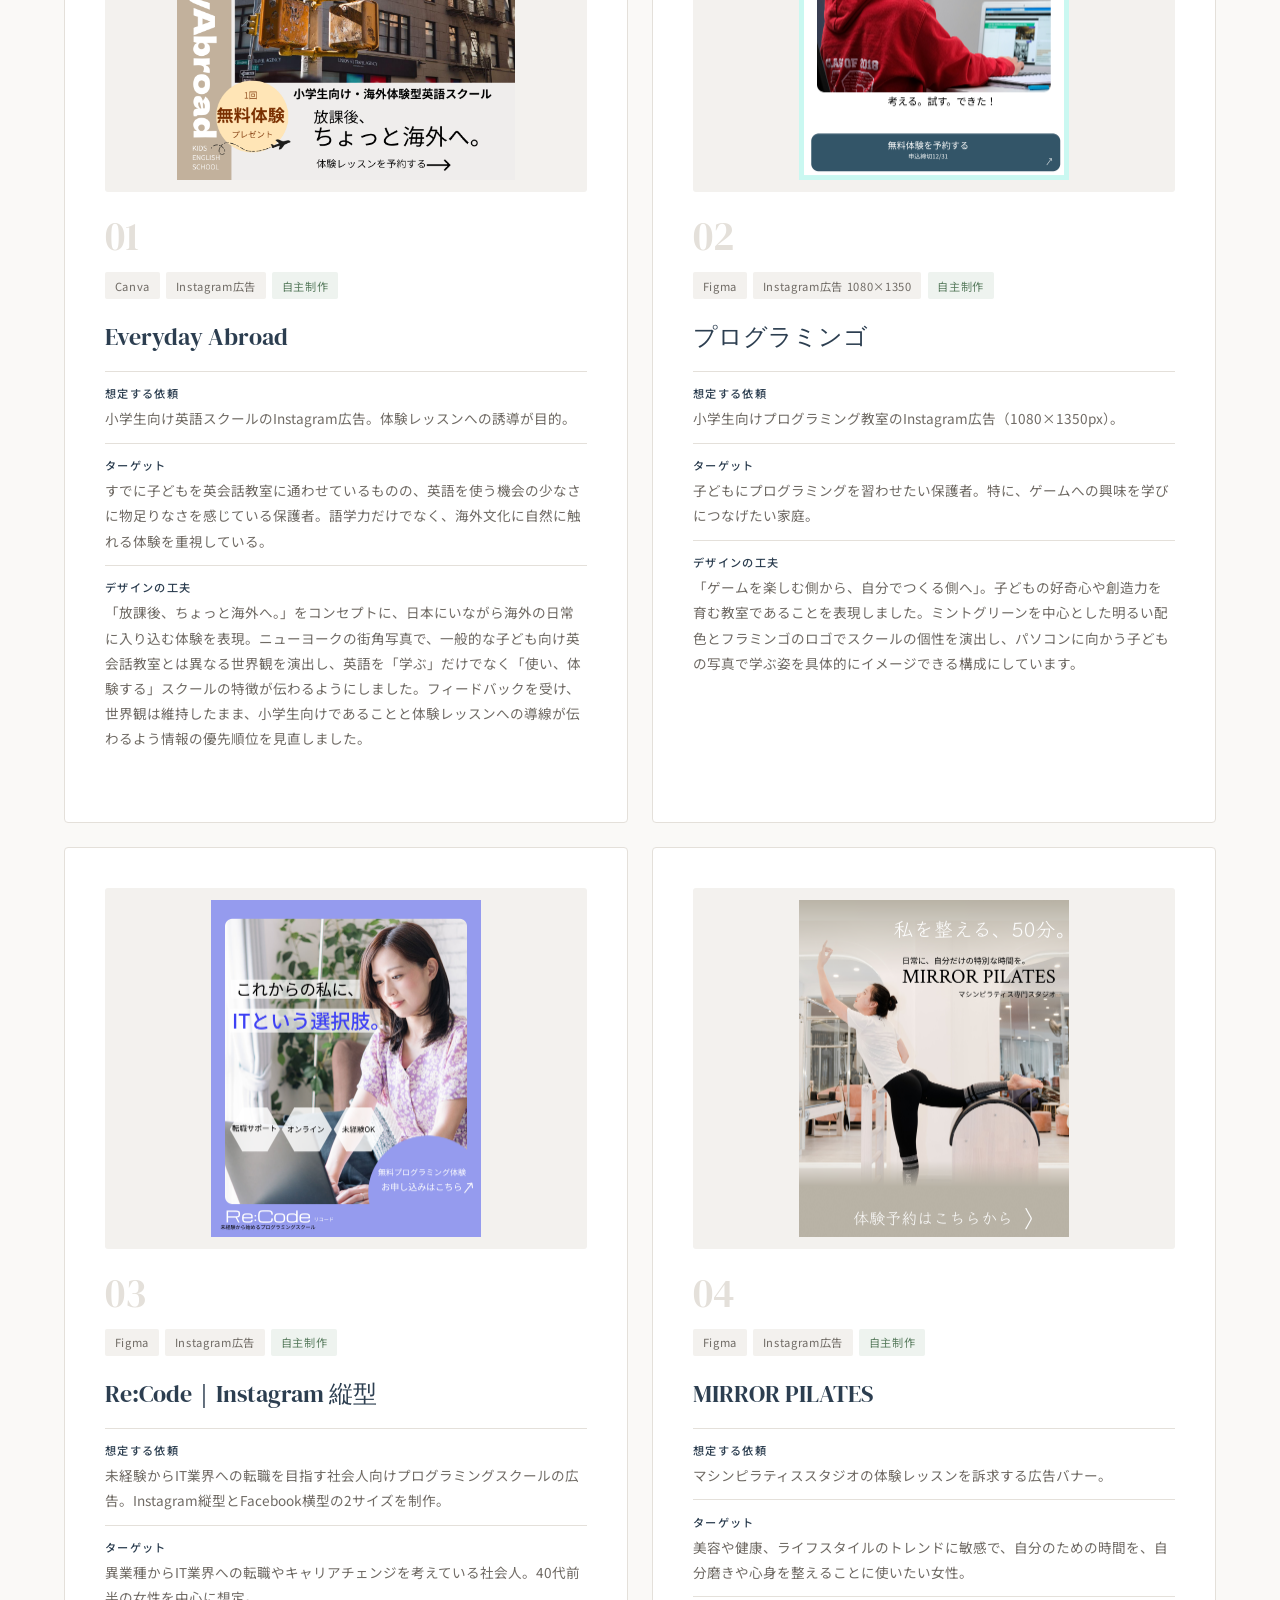
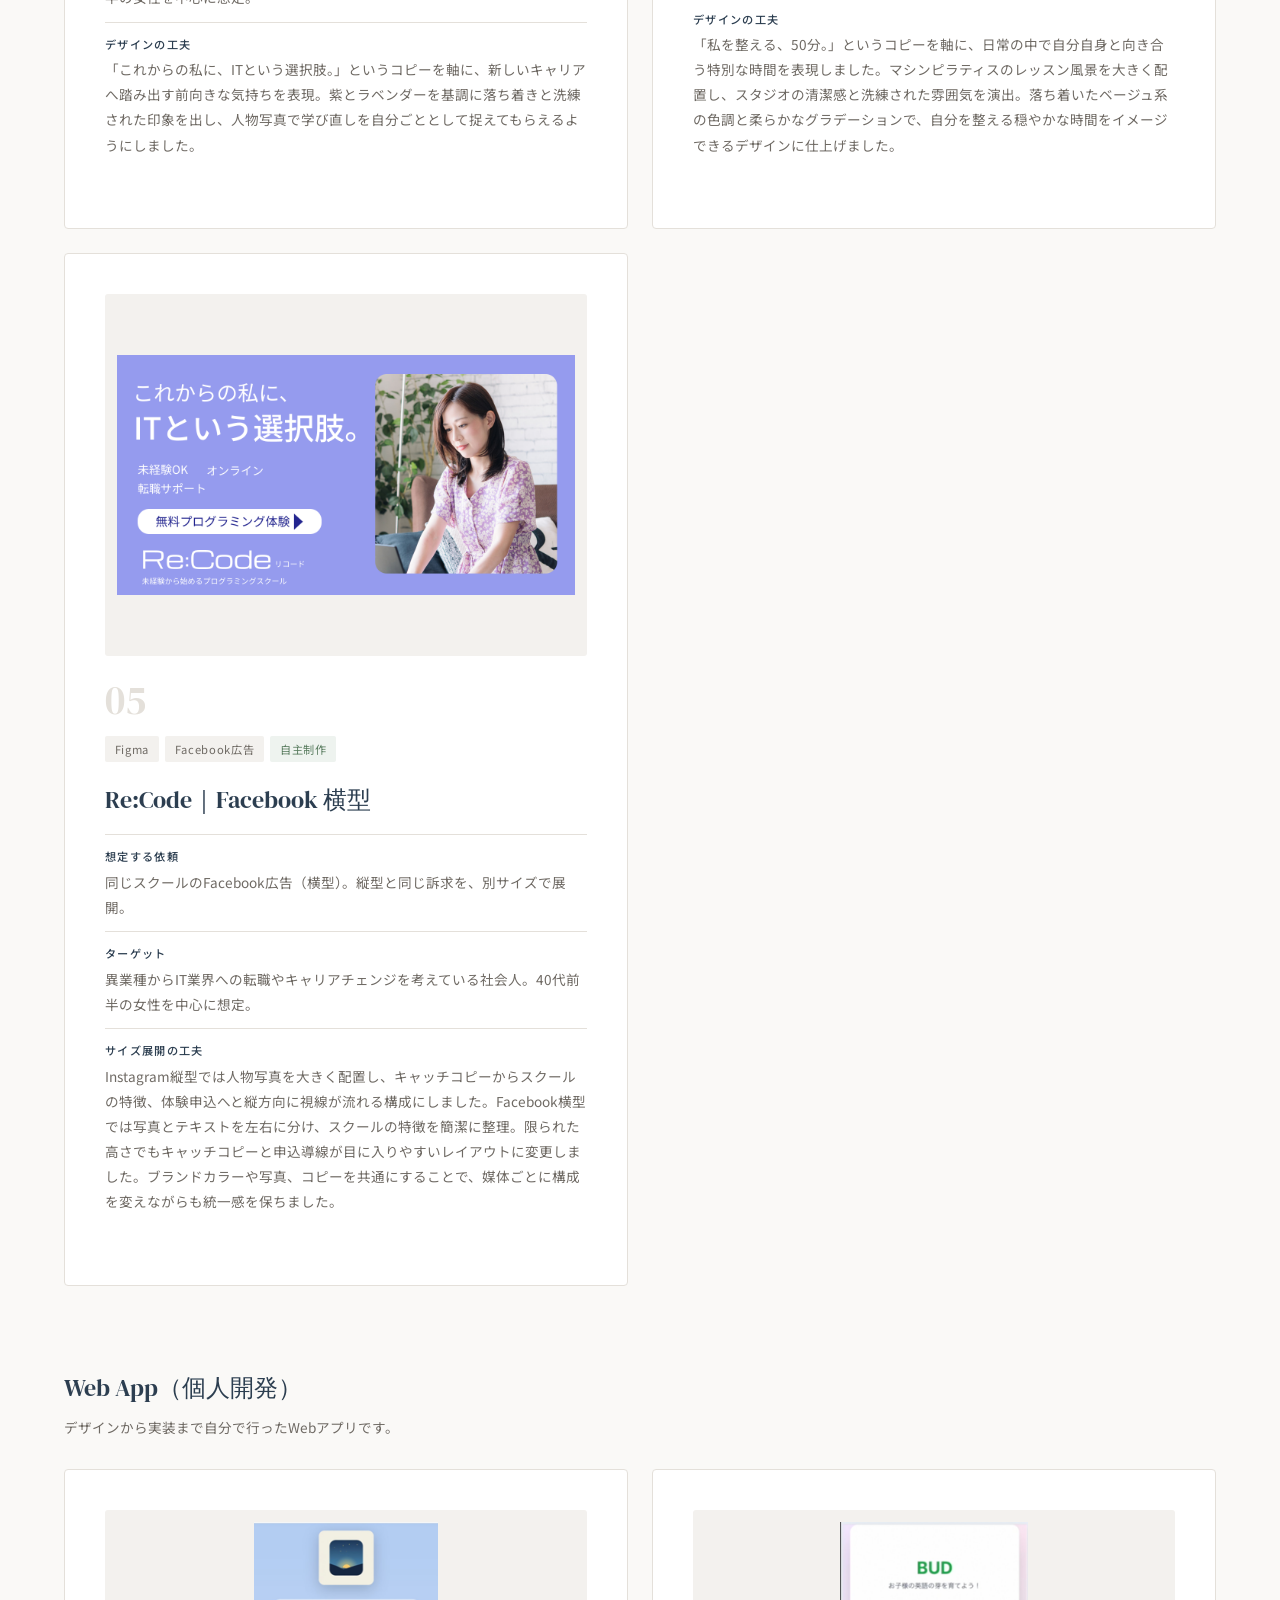
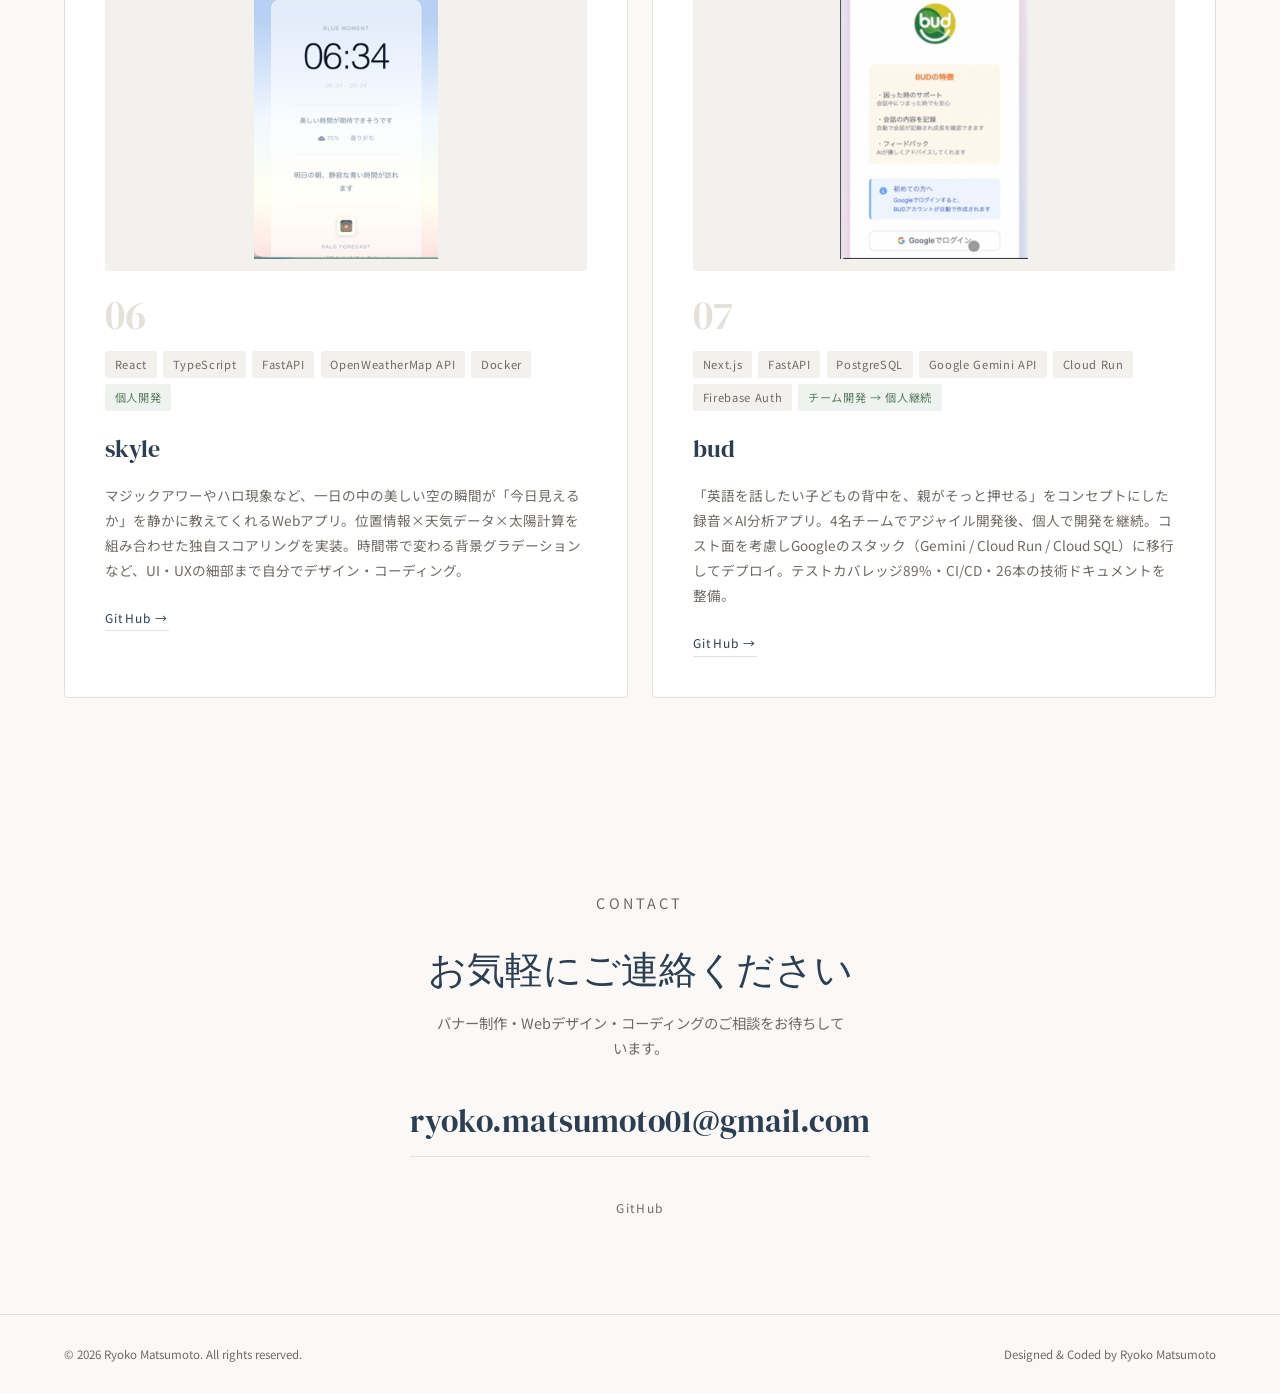
==== commit 1d6a3cbe: "Revise work brief for Facebook横型 project Updated the work brief section for Facebook横型 with detailed" ====
--- a/portfolio.html
+++ b/portfolio.html
@@ -298,8 +298,7 @@
           <span class="work-badge">自主制作</span>
         </div>
         <h4 class="work-title">Re:Code｜Facebook 横型</h4>
-        <dl class="work-brief"><div><dt>想定する依頼</dt><dd>同じスクールのFacebook広告（横型）。縦型と同じ訴求を、別サイズで展開。</dd></div><div><dt>ターゲット</dt><dd>異業種からIT業界への転職やキャリアチェンジを考えている社会人。40代前半の女性を中心に想定。</dd></div><div><dt>デザインの工夫</dt><dd>縦型とブランドイメージの統一を保ちながら、横長の画面に合わせて情報を再構成しました。</dd></div></dl>
-        <!-- TODO: 縦型→横型で具体的に何を変えたか（配置・文字サイズ・写真のトリミングなど）を完成画像を見て追記 -->
+        <dl class="work-brief"><div><dt>想定する依頼</dt><dd>同じスクールのFacebook広告（横型）。縦型と同じ訴求を、別サイズで展開。</dd></div><div><dt>ターゲット</dt><dd>異業種からIT業界への転職やキャリアチェンジを考えている社会人。40代前半の女性を中心に想定。</dd></div><div><dt>サイズ展開の工夫</dt><dd>Instagram縦型では人物写真を大きく配置し、キャッチコピーからスクールの特徴、体験申込へと縦方向に視線が流れる構成にしました。Facebook横型では写真とテキストを左右に分け、スクールの特徴を簡潔に整理。限られた高さでもキャッチコピーと申込導線が目に入りやすいレイアウトに変更しました。ブランドカラーや写真、コピーを共通にすることで、媒体ごとに構成を変えながらも統一感を保ちました。</dd></div></dl>
       </article>
       </div>
     </div>
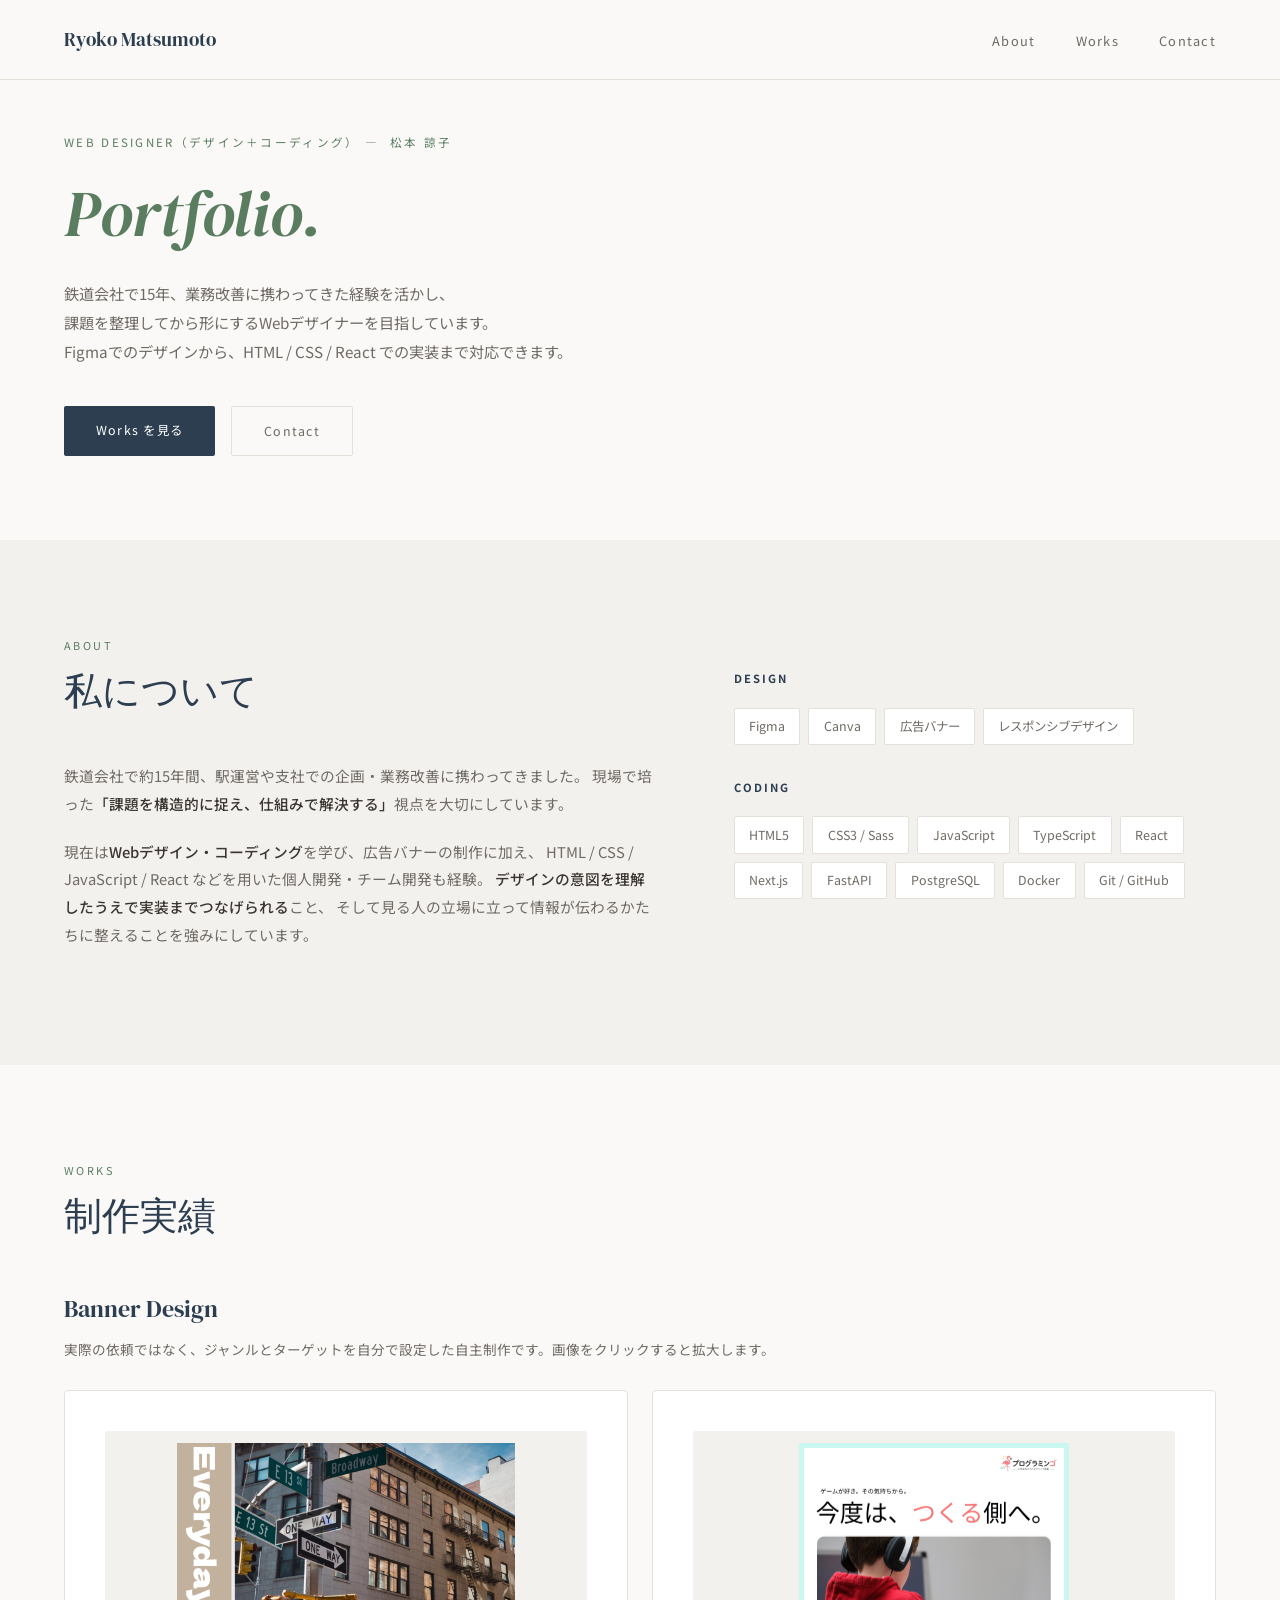
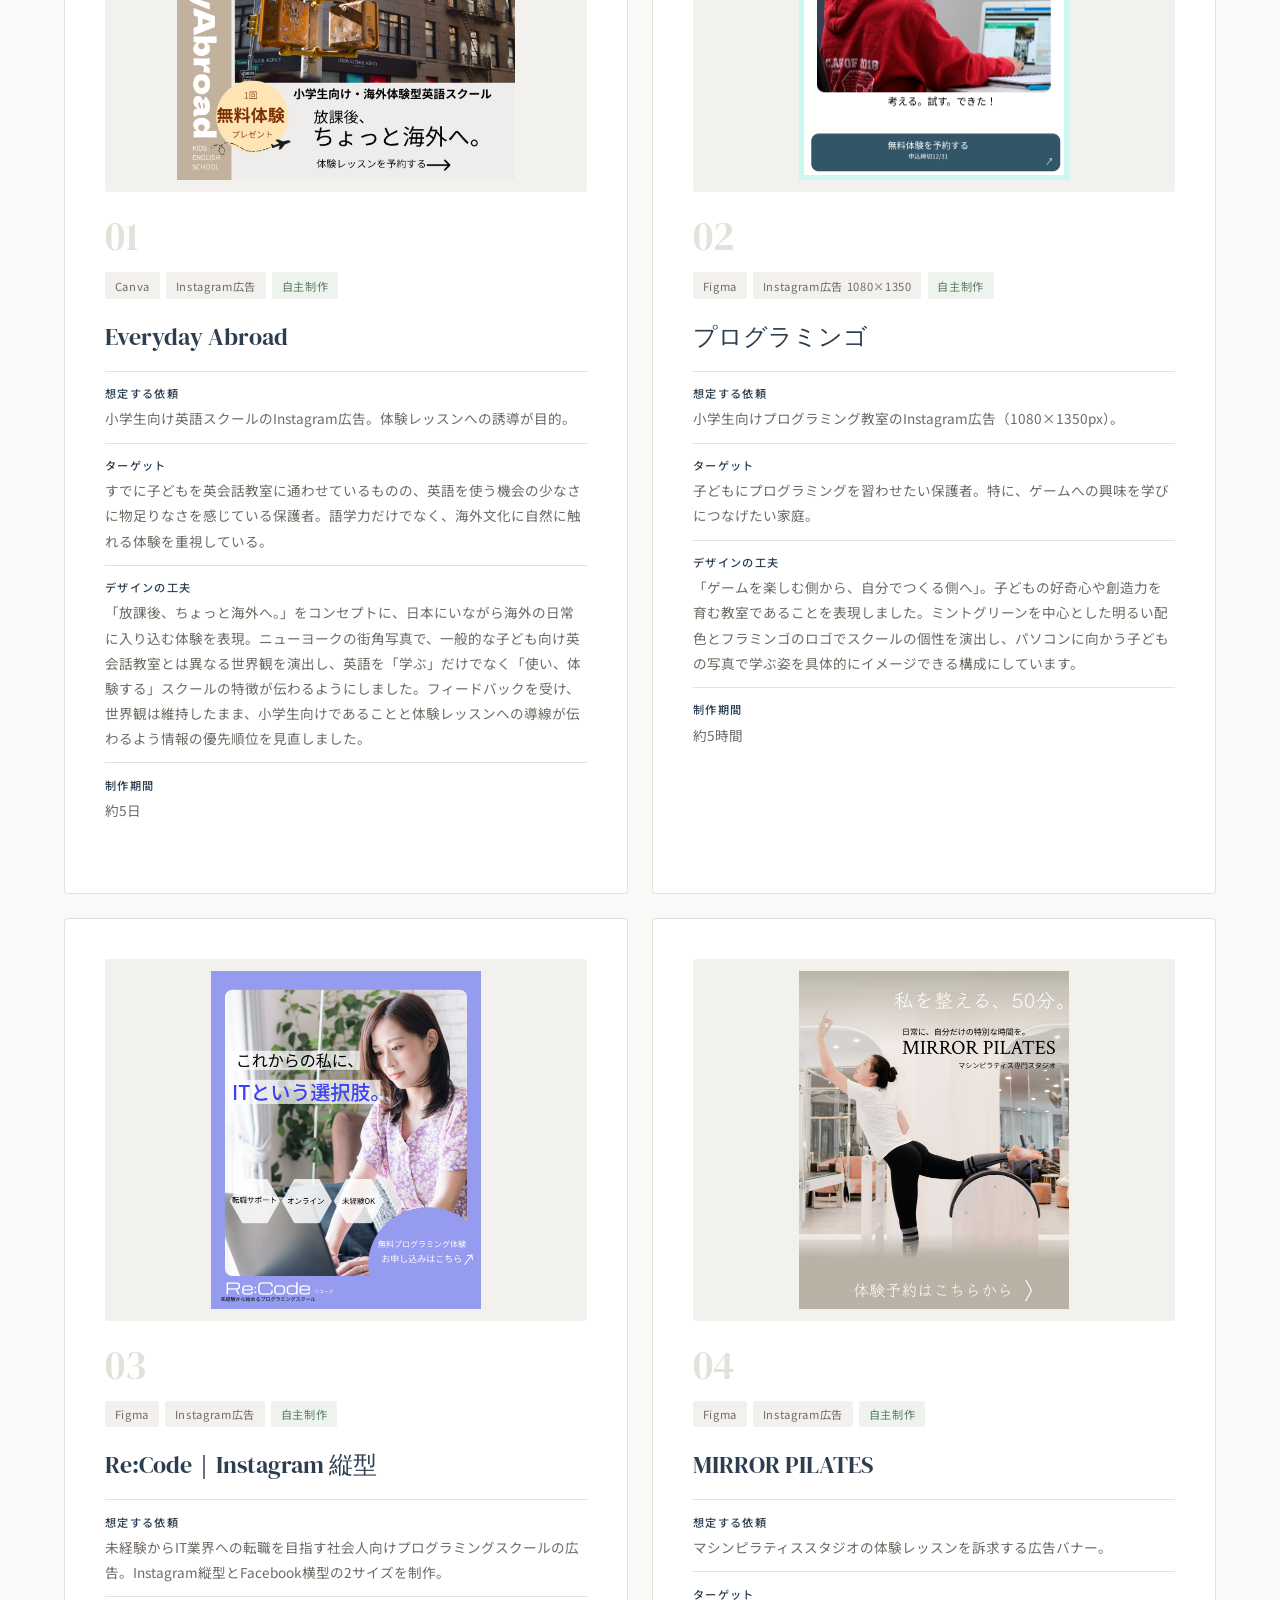
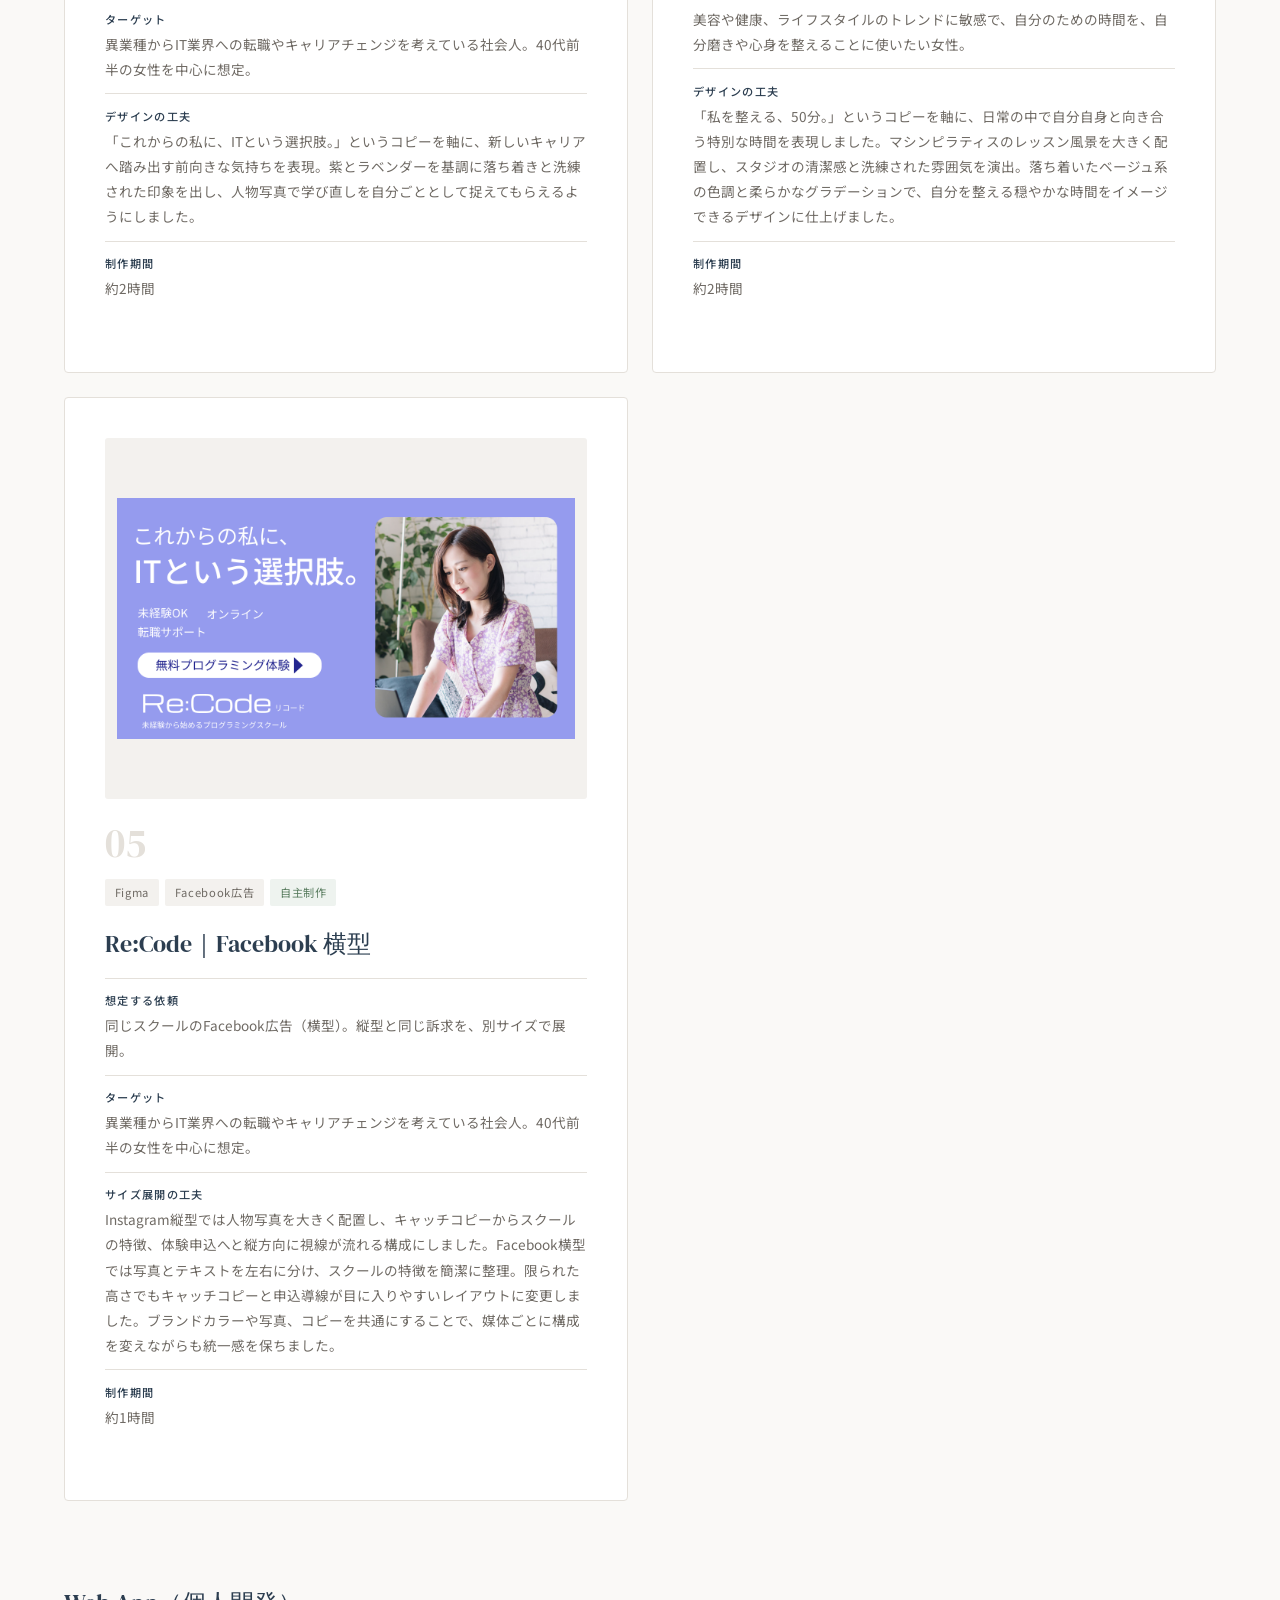
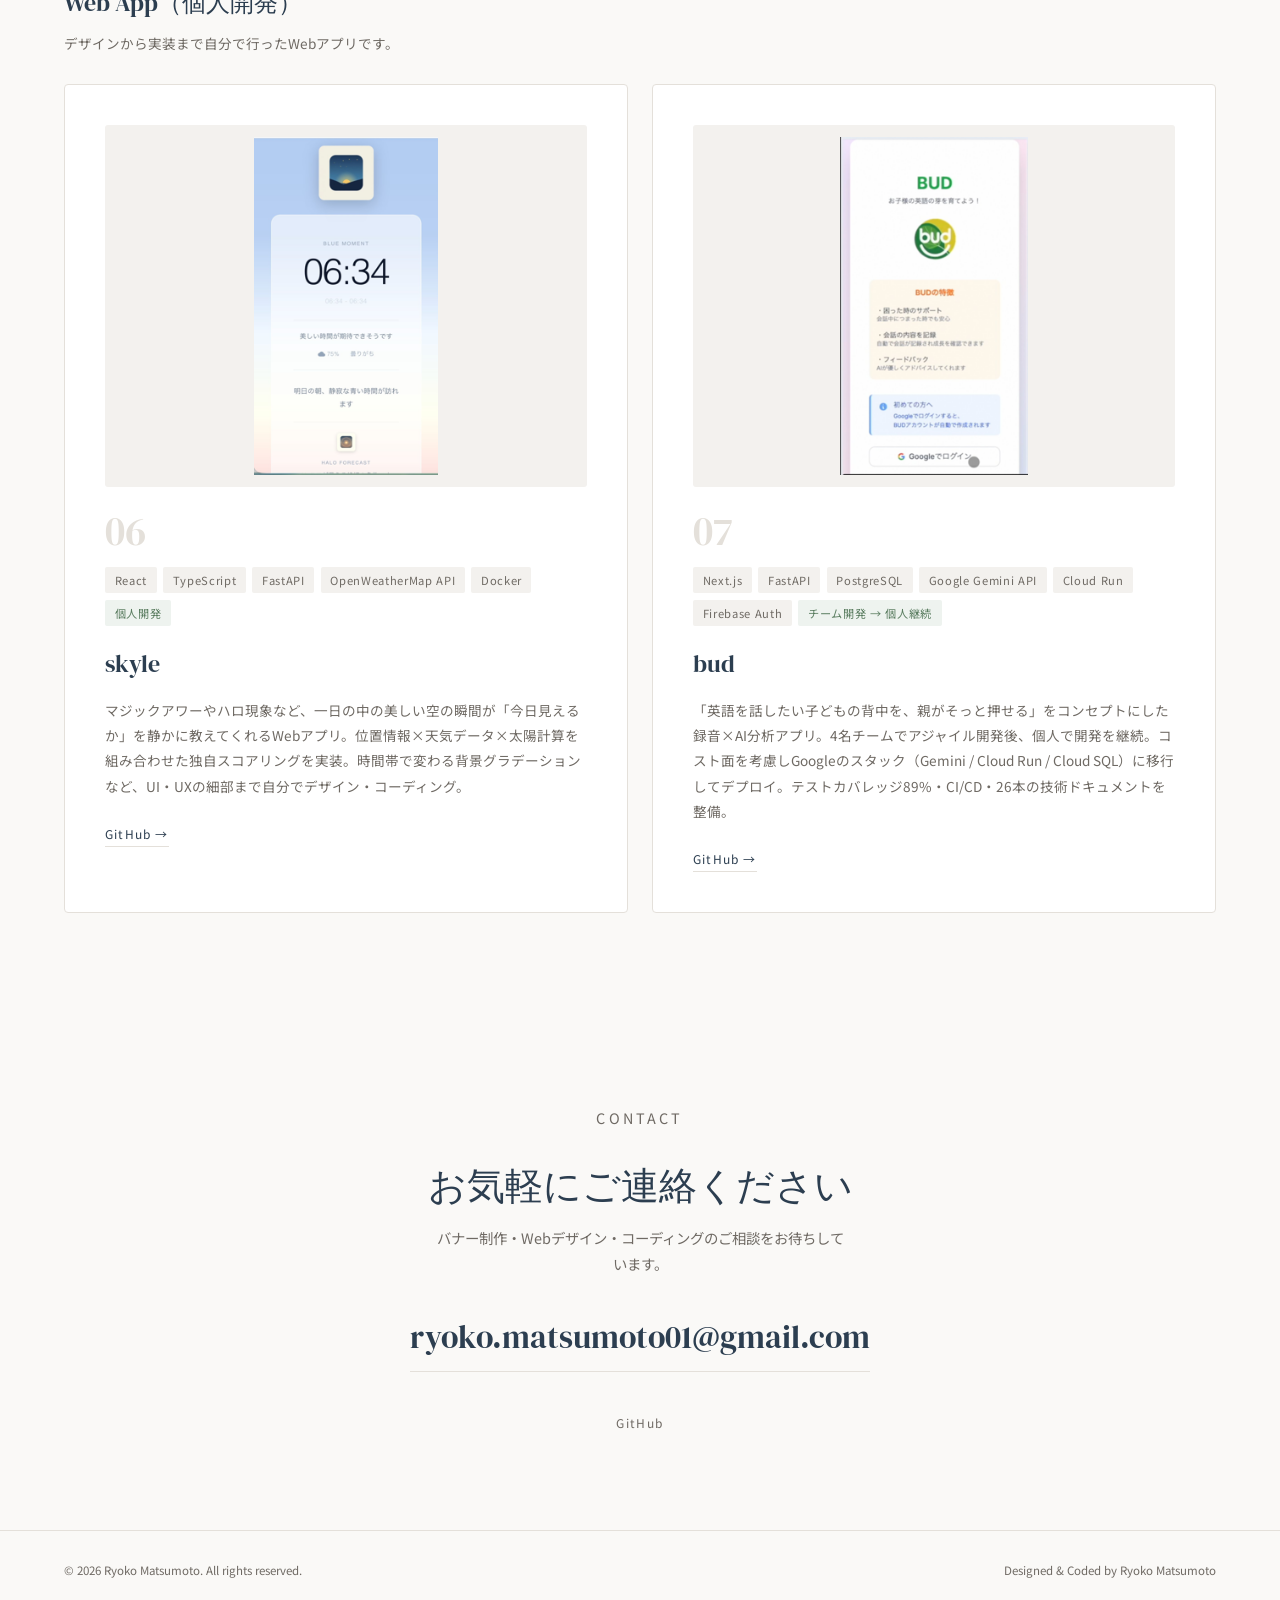
==== commit 66a54bbe: "Refactor work briefs for clarity and structure" ====
--- a/portfolio.html
+++ b/portfolio.html
@@ -246,7 +246,7 @@
           <span class="work-badge">自主制作</span>
         </div>
         <h4 class="work-title">Everyday Abroad</h4>
-        <dl class="work-brief"><div><dt>想定する依頼</dt><dd>小学生向け英語スクールのInstagram広告。体験レッスンへの誘導が目的。</dd></div><div><dt>ターゲット</dt><dd>すでに子どもを英会話教室に通わせているものの、英語を使う機会の少なさに物足りなさを感じている保護者。語学力だけでなく、海外文化に自然に触れる体験を重視している。</dd></div><div><dt>デザインの工夫</dt><dd>「放課後、ちょっと海外へ。」をコンセプトに、日本にいながら海外の日常に入り込む体験を表現。ニューヨークの街角写真で、一般的な子ども向け英会話教室とは異なる世界観を演出し、英語を「学ぶ」だけでなく「使い、体験する」スクールの特徴が伝わるようにしました。フィードバックを受け、世界観は維持したまま、小学生向けであることと体験レッスンへの導線が伝わるよう情報の優先順位を見直しました。</dd></div></dl>
+        <dl class="work-brief"><div><dt>想定する依頼</dt><dd>小学生向け英語スクールのInstagram広告。体験レッスンへの誘導が目的。</dd></div><div><dt>ターゲット</dt><dd>すでに子どもを英会話教室に通わせているものの、英語を使う機会の少なさに物足りなさを感じている保護者。語学力だけでなく、海外文化に自然に触れる体験を重視している。</dd></div><div><dt>デザインの工夫</dt><dd>「放課後、ちょっと海外へ。」をコンセプトに、日本にいながら海外の日常に入り込む体験を表現。ニューヨークの街角写真で、一般的な子ども向け英会話教室とは異なる世界観を演出し、英語を「学ぶ」だけでなく「使い、体験する」スクールの特徴が伝わるようにしました。フィードバックを受け、世界観は維持したまま、小学生向けであることと体験レッスンへの導線が伝わるよう情報の優先順位を見直しました。</dd></div><div><dt>制作期間</dt><dd>約5日</dd></div></dl>
       </article>
       <article class="work-card reveal">
         <button type="button" class="work-preview zoom" aria-label="プログラミンゴ を拡大して見る">
@@ -259,7 +259,7 @@
           <span class="work-badge">自主制作</span>
         </div>
         <h4 class="work-title">プログラミンゴ</h4>
-        <dl class="work-brief"><div><dt>想定する依頼</dt><dd>小学生向けプログラミング教室のInstagram広告（1080×1350px）。</dd></div><div><dt>ターゲット</dt><dd>子どもにプログラミングを習わせたい保護者。特に、ゲームへの興味を学びにつなげたい家庭。</dd></div><div><dt>デザインの工夫</dt><dd>「ゲームを楽しむ側から、自分でつくる側へ」。子どもの好奇心や創造力を育む教室であることを表現しました。ミントグリーンを中心とした明るい配色とフラミンゴのロゴでスクールの個性を演出し、パソコンに向かう子どもの写真で学ぶ姿を具体的にイメージできる構成にしています。</dd></div></dl>
+        <dl class="work-brief"><div><dt>想定する依頼</dt><dd>小学生向けプログラミング教室のInstagram広告（1080×1350px）。</dd></div><div><dt>ターゲット</dt><dd>子どもにプログラミングを習わせたい保護者。特に、ゲームへの興味を学びにつなげたい家庭。</dd></div><div><dt>デザインの工夫</dt><dd>「ゲームを楽しむ側から、自分でつくる側へ」。子どもの好奇心や創造力を育む教室であることを表現しました。ミントグリーンを中心とした明るい配色とフラミンゴのロゴでスクールの個性を演出し、パソコンに向かう子どもの写真で学ぶ姿を具体的にイメージできる構成にしています。</dd></div><div><dt>制作期間</dt><dd>約5時間</dd></div></dl>
       </article>
       <article class="work-card reveal">
         <button type="button" class="work-preview zoom" aria-label="Re:Code｜Instagram 縦型 を拡大して見る">
@@ -272,7 +272,7 @@
           <span class="work-badge">自主制作</span>
         </div>
         <h4 class="work-title">Re:Code｜Instagram 縦型</h4>
-        <dl class="work-brief"><div><dt>想定する依頼</dt><dd>未経験からIT業界への転職を目指す社会人向けプログラミングスクールの広告。Instagram縦型とFacebook横型の2サイズを制作。</dd></div><div><dt>ターゲット</dt><dd>異業種からIT業界への転職やキャリアチェンジを考えている社会人。40代前半の女性を中心に想定。</dd></div><div><dt>デザインの工夫</dt><dd>「これからの私に、ITという選択肢。」というコピーを軸に、新しいキャリアへ踏み出す前向きな気持ちを表現。紫とラベンダーを基調に落ち着きと洗練された印象を出し、人物写真で学び直しを自分ごととして捉えてもらえるようにしました。</dd></div></dl>
+        <dl class="work-brief"><div><dt>想定する依頼</dt><dd>未経験からIT業界への転職を目指す社会人向けプログラミングスクールの広告。Instagram縦型とFacebook横型の2サイズを制作。</dd></div><div><dt>ターゲット</dt><dd>異業種からIT業界への転職やキャリアチェンジを考えている社会人。40代前半の女性を中心に想定。</dd></div><div><dt>デザインの工夫</dt><dd>「これからの私に、ITという選択肢。」というコピーを軸に、新しいキャリアへ踏み出す前向きな気持ちを表現。紫とラベンダーを基調に落ち着きと洗練された印象を出し、人物写真で学び直しを自分ごととして捉えてもらえるようにしました。</dd></div><div><dt>制作期間</dt><dd>約2時間</dd></div></dl>
       </article>
       <article class="work-card reveal">
         <button type="button" class="work-preview zoom" aria-label="MIRROR PILATES を拡大して見る">
@@ -285,7 +285,7 @@
           <span class="work-badge">自主制作</span>
         </div>
         <h4 class="work-title">MIRROR PILATES</h4>
-        <dl class="work-brief"><div><dt>想定する依頼</dt><dd>マシンピラティススタジオの体験レッスンを訴求する広告バナー。</dd></div><div><dt>ターゲット</dt><dd>美容や健康、ライフスタイルのトレンドに敏感で、自分のための時間を、自分磨きや心身を整えることに使いたい女性。</dd></div><div><dt>デザインの工夫</dt><dd>「私を整える、50分。」というコピーを軸に、日常の中で自分自身と向き合う特別な時間を表現しました。マシンピラティスのレッスン風景を大きく配置し、スタジオの清潔感と洗練された雰囲気を演出。落ち着いたベージュ系の色調と柔らかなグラデーションで、自分を整える穏やかな時間をイメージできるデザインに仕上げました。</dd></div></dl>
+        <dl class="work-brief"><div><dt>想定する依頼</dt><dd>マシンピラティススタジオの体験レッスンを訴求する広告バナー。</dd></div><div><dt>ターゲット</dt><dd>美容や健康、ライフスタイルのトレンドに敏感で、自分のための時間を、自分磨きや心身を整えることに使いたい女性。</dd></div><div><dt>デザインの工夫</dt><dd>「私を整える、50分。」というコピーを軸に、日常の中で自分自身と向き合う特別な時間を表現しました。マシンピラティスのレッスン風景を大きく配置し、スタジオの清潔感と洗練された雰囲気を演出。落ち着いたベージュ系の色調と柔らかなグラデーションで、自分を整える穏やかな時間をイメージできるデザインに仕上げました。</dd></div><div><dt>制作期間</dt><dd>約2時間</dd></div></dl>
       </article>
       <article class="work-card reveal">
         <button type="button" class="work-preview zoom" aria-label="Re:Code｜Facebook 横型 を拡大して見る">
@@ -298,7 +298,7 @@
           <span class="work-badge">自主制作</span>
         </div>
         <h4 class="work-title">Re:Code｜Facebook 横型</h4>
-        <dl class="work-brief"><div><dt>想定する依頼</dt><dd>同じスクールのFacebook広告（横型）。縦型と同じ訴求を、別サイズで展開。</dd></div><div><dt>ターゲット</dt><dd>異業種からIT業界への転職やキャリアチェンジを考えている社会人。40代前半の女性を中心に想定。</dd></div><div><dt>サイズ展開の工夫</dt><dd>Instagram縦型では人物写真を大きく配置し、キャッチコピーからスクールの特徴、体験申込へと縦方向に視線が流れる構成にしました。Facebook横型では写真とテキストを左右に分け、スクールの特徴を簡潔に整理。限られた高さでもキャッチコピーと申込導線が目に入りやすいレイアウトに変更しました。ブランドカラーや写真、コピーを共通にすることで、媒体ごとに構成を変えながらも統一感を保ちました。</dd></div></dl>
+        <dl class="work-brief"><div><dt>想定する依頼</dt><dd>同じスクールのFacebook広告（横型）。縦型と同じ訴求を、別サイズで展開。</dd></div><div><dt>ターゲット</dt><dd>異業種からIT業界への転職やキャリアチェンジを考えている社会人。40代前半の女性を中心に想定。</dd></div><div><dt>サイズ展開の工夫</dt><dd>Instagram縦型では人物写真を大きく配置し、キャッチコピーからスクールの特徴、体験申込へと縦方向に視線が流れる構成にしました。Facebook横型では写真とテキストを左右に分け、スクールの特徴を簡潔に整理。限られた高さでもキャッチコピーと申込導線が目に入りやすいレイアウトに変更しました。ブランドカラーや写真、コピーを共通にすることで、媒体ごとに構成を変えながらも統一感を保ちました。</dd></div><div><dt>制作期間</dt><dd>約1時間</dd></div></dl>
       </article>
       </div>
     </div>
